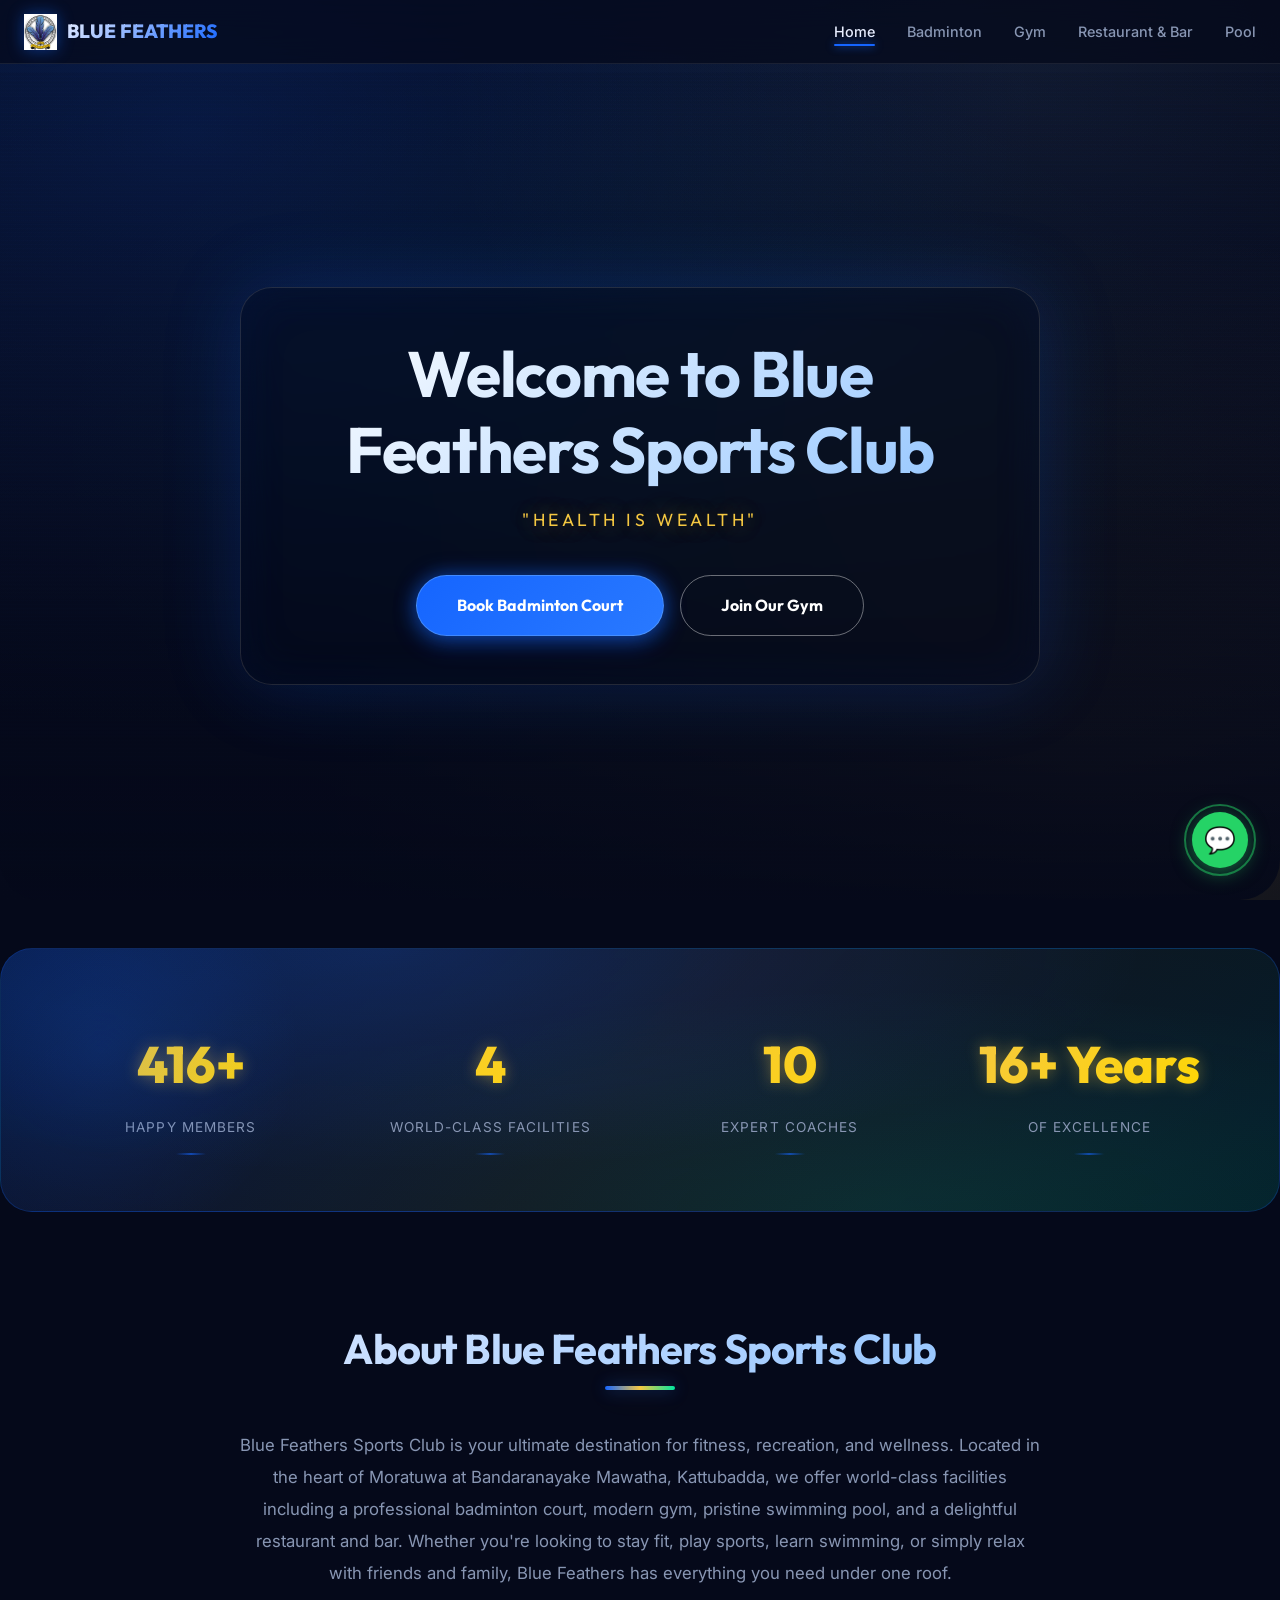
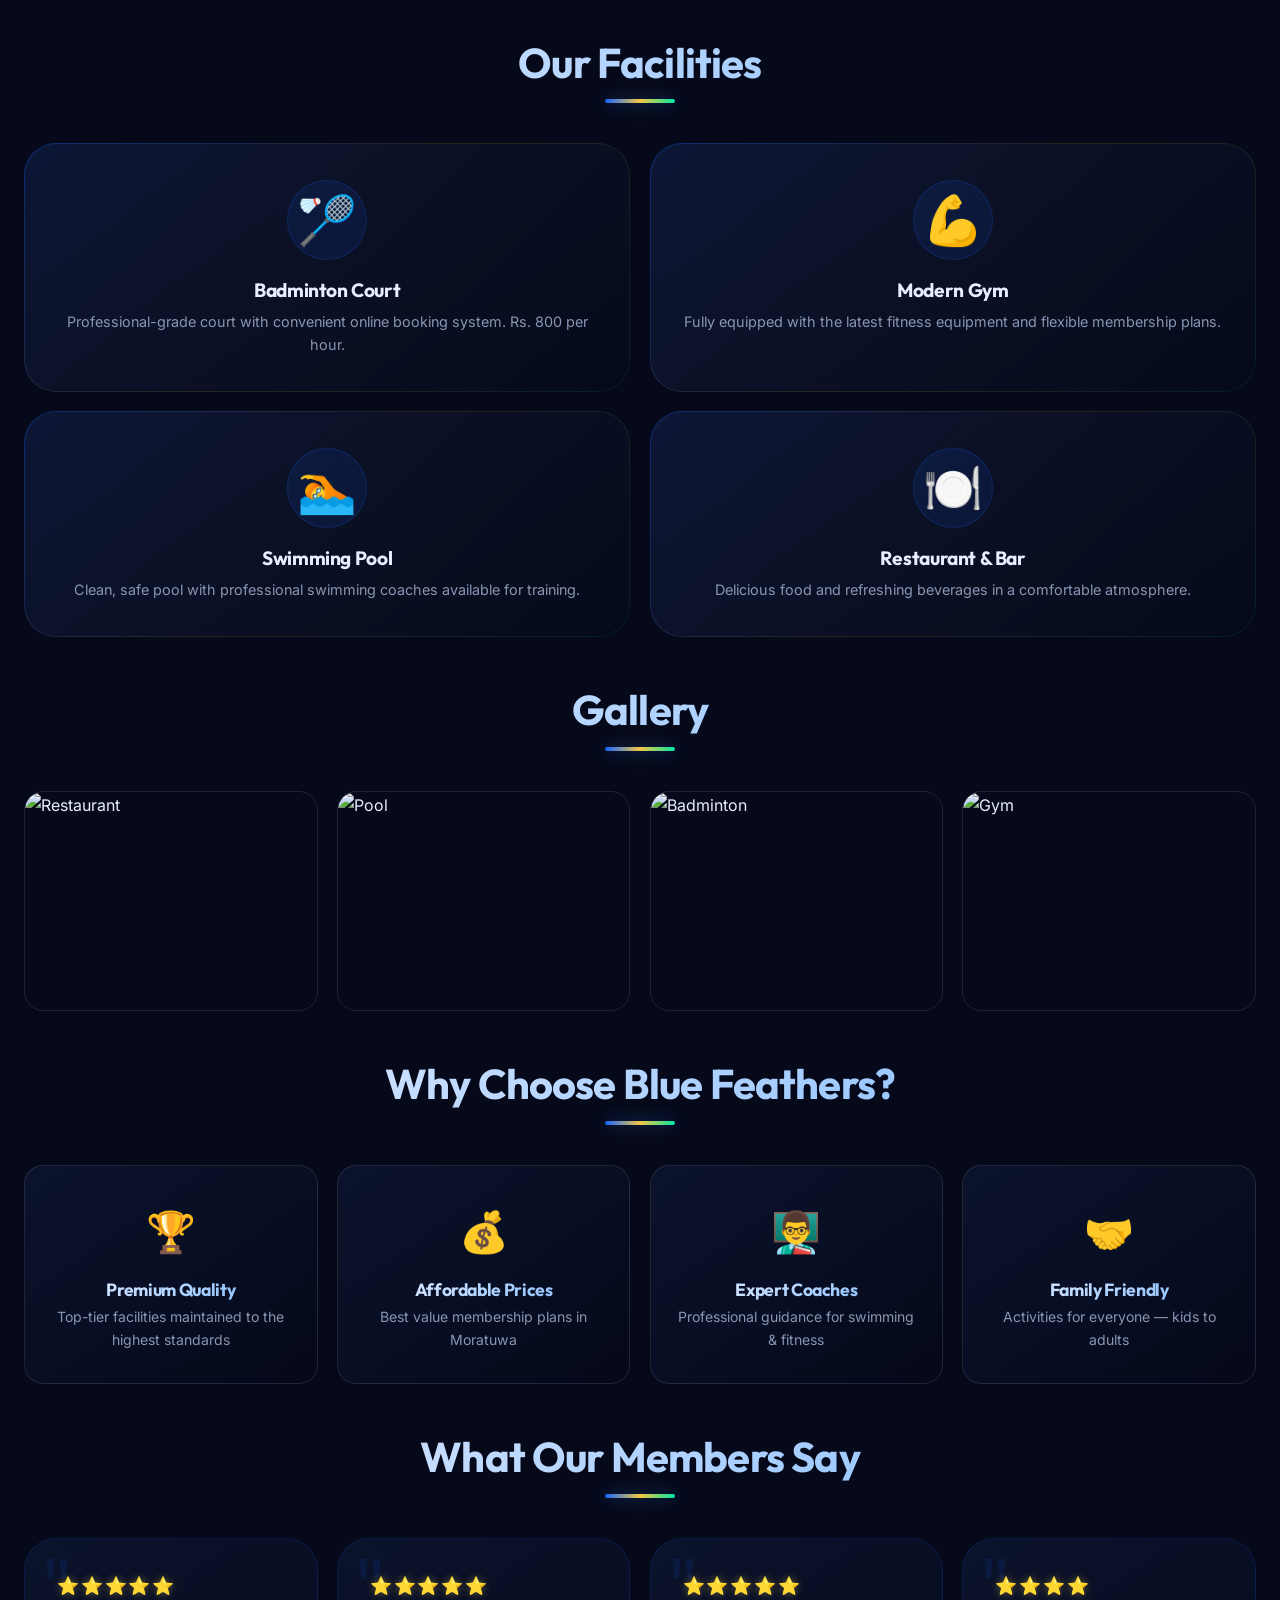
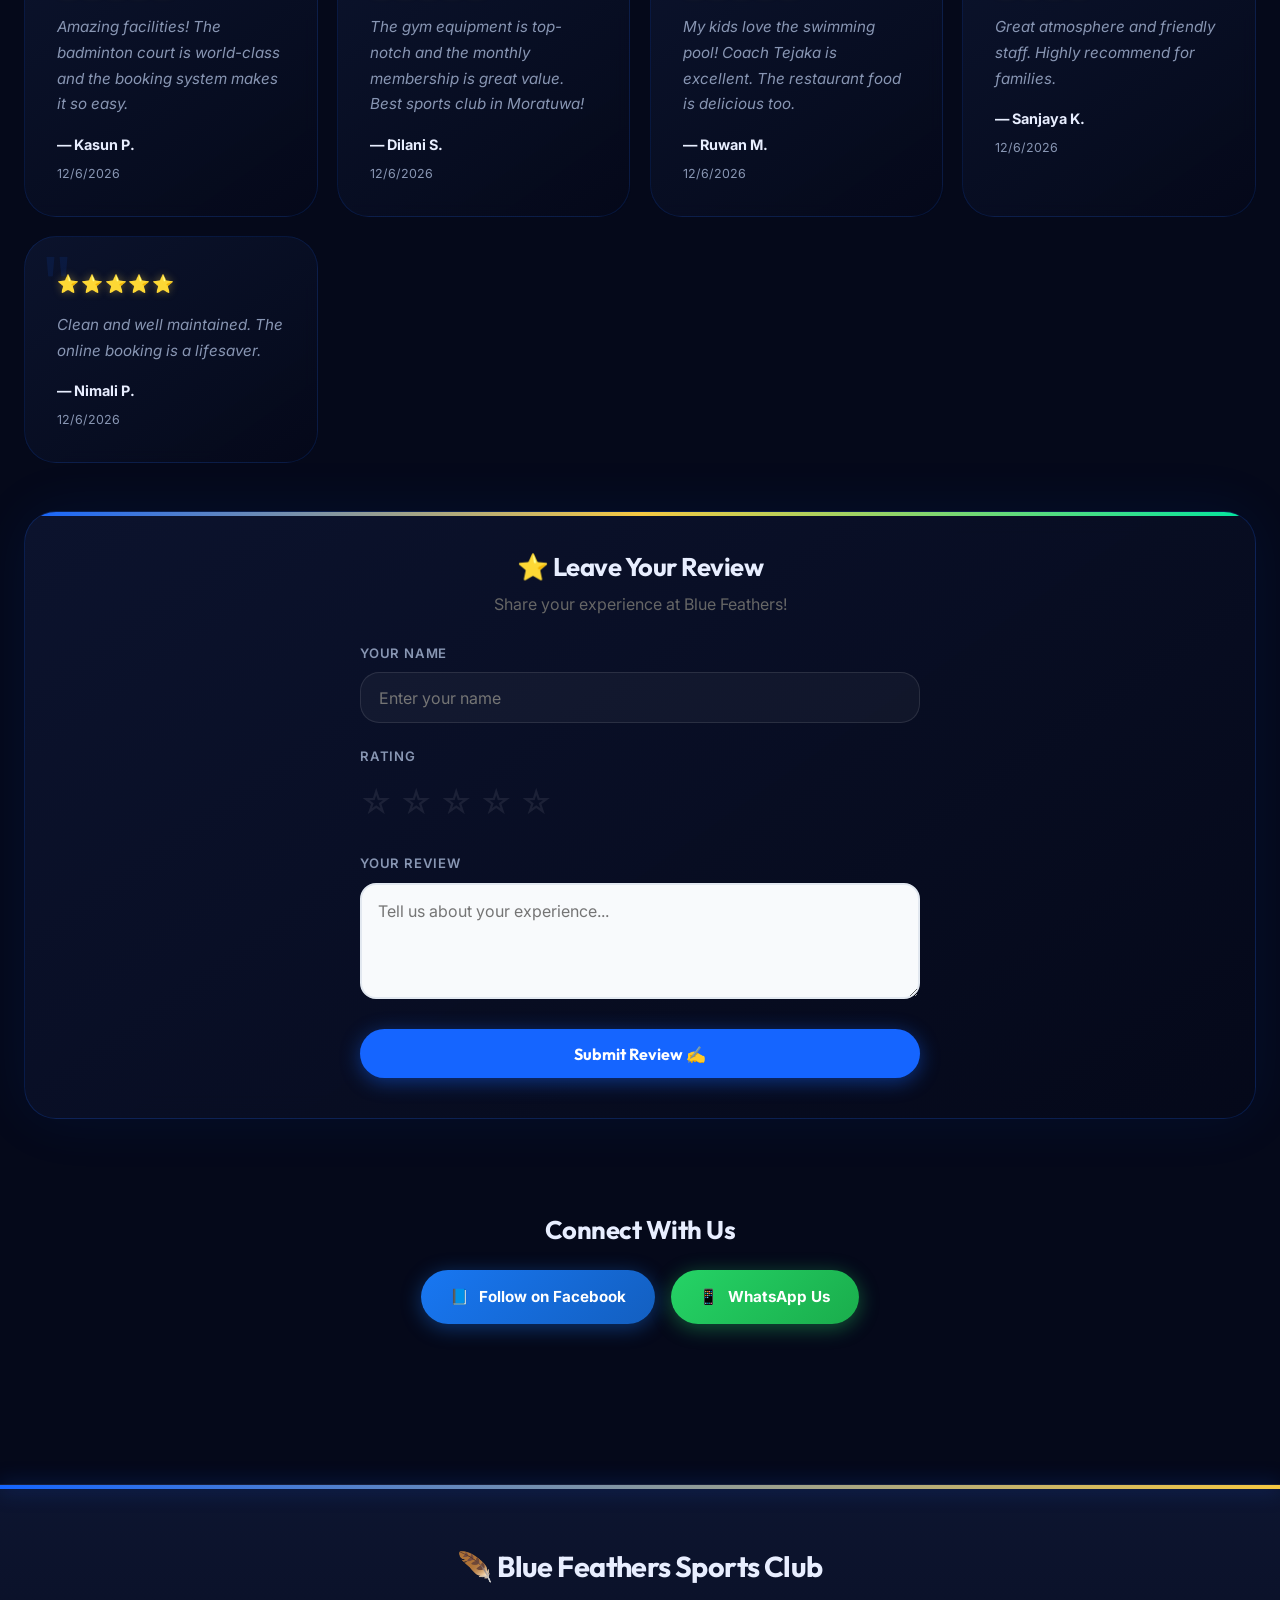
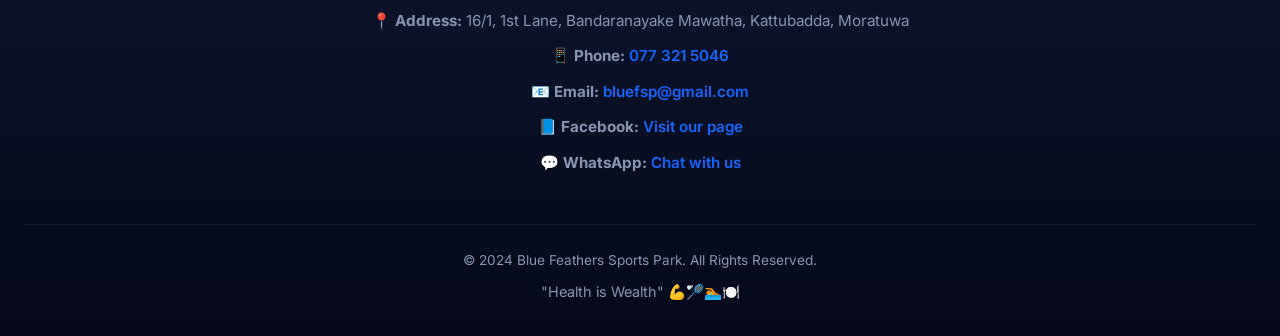
==== index.html @ df117caa "Rename blf.html to index.html and update internal links" ====
<!DOCTYPE html>
<html lang="en">

<head>
    <meta charset="UTF-8">
    <meta name="viewport" content="width=device-width, initial-scale=1.0">
    <title>Blue Feathers Sports Club - Health is Wealth</title>
    <meta name="description"
        content="Blue Feathers Sports Club - Badminton, Gym, Swimming Pool & Restaurant in Moratuwa, Sri Lanka. Book facilities online.">
    <link rel="preconnect" href="https://fonts.googleapis.com">
    <link rel="preconnect" href="https://fonts.gstatic.com" crossorigin>
    <link
        href="https://fonts.googleapis.com/css2?family=Inter:wght@300;400;500;600&family=Outfit:wght@400;600;800&display=swap"
        rel="stylesheet">
    <link rel="stylesheet" href="style.css">
    <link rel="stylesheet" href="enhancements.css">
    <link rel="icon" href="logo.jpg" type="image/jpeg">
</head>

<body>
    <!-- Preloader -->
    <div class="preloader">
        <div class="preloader-logo"><img src="logo.jpg" alt="Logo" class="preloader-logo-img"></div>
        <div class="preloader-text">Blue Feathers</div>
        <div class="preloader-bar"></div>
    </div>

    <div class="bg-animation">
        <span></span><span></span><span></span><span></span><span></span>
        <span></span><span></span><span></span><span></span><span></span>
    </div>

    <header>
        <nav>
            <div class="logo">
                <img src="logo.jpg" alt="Logo" class="logo-img">
                <span>BLUE FEATHERS</span>
            </div>
            <button class="menu-toggle" onclick="toggleMenu()">☰</button>
            <ul class="nav-links" id="navLinks">
                <li><a href="index.html" class="active">Home</a></li>
                <li><a href="badminton.html">Badminton</a></li>
                <li><a href="gym.html">Gym</a></li>
                <li><a href="restaurant.html">Restaurant & Bar</a></li>
                <li><a href="pool.html">Pool</a></li>
            </ul>
        </nav>
    </header>

    <!-- Mobile Bottom Navigation -->
    <nav class="mobile-bottom-nav">
        <ul>
            <li><a href="index.html" class="active"><span class="nav-icon">🏠</span>Home</a></li>
            <li><a href="badminton.html"><span class="nav-icon">🏸</span>Badminton</a></li>
            <li><a href="gym.html"><span class="nav-icon">💪</span>Gym</a></li>
            <li><a href="restaurant.html"><span class="nav-icon">🍽️</span>Restaurant</a></li>
            <li><a href="pool.html"><span class="nav-icon">🏊</span>Pool</a></li>
        </ul>
    </nav>

    <main>
        <div class="hero"
            style="--hero-bg: url('https://images.unsplash.com/photo-1534438327276-14e5300c3a48?w=1920');">
            <div class="hero-content">
                <h1>Welcome to Blue Feathers Sports Club</h1>
                <p class="motto">"Health is Wealth"</p>
                <div class="cta-buttons">
                    <a href="badminton.html" class="cta-btn">Book Badminton Court</a>
                    <a href="gym.html" class="cta-btn secondary">Join Our Gym</a>
                </div>
            </div>
        </div>

        <!-- Stats Counter Section -->
        <section class="stats-section reveal">
            <div class="container">
                <div class="stats-grid">
                    <div class="stat-item">
                        <div class="stat-number" data-count="500" data-suffix="+">0</div>
                        <div class="stat-label">Happy Members</div>
                    </div>
                    <div class="stat-item">
                        <div class="stat-number" data-count="4">0</div>
                        <div class="stat-label">World-Class Facilities</div>
                    </div>
                    <div class="stat-item">
                        <div class="stat-number" data-count="10">0</div>
                        <div class="stat-label">Expert Coaches</div>
                    </div>
                    <div class="stat-item">
                        <div class="stat-number" data-count="16" data-suffix="+ Years">0</div>
                        <div class="stat-label">Of Excellence</div>
                    </div>
                </div>
            </div>
        </section>

        <section class="about-section reveal">
            <div class="container">
                <h2 class="section-title">About Blue Feathers Sports Club</h2>
                <div class="about-content">
                    <p>Blue Feathers Sports Club is your ultimate destination for fitness, recreation, and wellness.
                        Located in the heart of Moratuwa at Bandaranayake Mawatha, Kattubadda, we offer world-class
                        facilities including a professional badminton court, modern gym, pristine swimming pool, and
                        a delightful restaurant and bar. Whether you're looking to stay fit, play sports, learn
                        swimming, or simply relax with friends and family, Blue Feathers has everything you need
                        under one roof.</p>
                </div>

                <h2 class="section-title reveal" style="margin-top: 3rem;">Our Facilities</h2>
                <div class="facilities reveal">
                    <div class="facility-card">
                        <div class="facility-icon">🏸</div>
                        <h3>Badminton Court</h3>
                        <p>Professional-grade court with convenient online booking system. Rs. 800 per hour.</p>
                    </div>
                    <div class="facility-card">
                        <div class="facility-icon">💪</div>
                        <h3>Modern Gym</h3>
                        <p>Fully equipped with the latest fitness equipment and flexible membership plans.</p>
                    </div>
                    <div class="facility-card">
                        <div class="facility-icon">🏊</div>
                        <h3>Swimming Pool</h3>
                        <p>Clean, safe pool with professional swimming coaches available for training.</p>
                    </div>
                    <div class="facility-card">
                        <div class="facility-icon">🍽️</div>
                        <h3>Restaurant & Bar</h3>
                        <p>Delicious food and refreshing beverages in a comfortable atmosphere.</p>
                    </div>
                </div>

                <h2 class="section-title reveal" style="margin-top: 3rem;">Gallery</h2>
                <div class="gallery reveal">
                    <div class="gallery-item">
                        <img src="https://images.unsplash.com/photo-1555396273-367ea4eb4db5?w=600" alt="Restaurant">
                        <div class="gallery-overlay">
                            <h4>Restaurant & Bar</h4>
                        </div>
                    </div>
                    <div class="gallery-item">
                        <img src="https://images.unsplash.com/photo-1576013551627-0cc20b96c2a7?w=600" alt="Pool">
                        <div class="gallery-overlay">
                            <h4>Swimming Pool</h4>
                        </div>
                    </div>
                    <div class="gallery-item">
                        <img src="https://images.unsplash.com/photo-1626224583764-f87db24ac4ea?w=600" alt="Badminton">
                        <div class="gallery-overlay">
                            <h4>Badminton Court</h4>
                        </div>
                    </div>
                    <div class="gallery-item">
                        <img src="https://images.unsplash.com/photo-1534438327276-14e5300c3a48?w=600" alt="Gym">
                        <div class="gallery-overlay">
                            <h4>Fitness Center</h4>
                        </div>
                    </div>
                </div>

                <!-- Why Choose Us -->
                <h2 class="section-title reveal" style="margin-top: 3rem;">Why Choose Blue Feathers?</h2>
                <div class="why-choose-grid reveal">
                    <div class="why-card">
                        <div class="why-icon">🏆</div>
                        <h4>Premium Quality</h4>
                        <p>Top-tier facilities maintained to the highest standards</p>
                    </div>
                    <div class="why-card">
                        <div class="why-icon">💰</div>
                        <h4>Affordable Prices</h4>
                        <p>Best value membership plans in Moratuwa</p>
                    </div>
                    <div class="why-card">
                        <div class="why-icon">👨‍🏫</div>
                        <h4>Expert Coaches</h4>
                        <p>Professional guidance for swimming & fitness</p>
                    </div>
                    <div class="why-card">
                        <div class="why-icon">🤝</div>
                        <h4>Family Friendly</h4>
                        <p>Activities for everyone — kids to adults</p>
                    </div>
                </div>

                <!-- Real Customer Reviews Section -->
                <h2 class="section-title reveal" style="margin-top: 3rem;">What Our Members Say</h2>
                <div id="reviews-container" class="testimonials-grid reveal">
                    <!-- Reviews will be loaded dynamically from Firebase -->
                    <div class="empty-state" style="grid-column: 1/-1;">Loading reviews...</div>
                </div>

                <!-- Submit a Review Form -->
                <div class="review-form-wrapper reveal">
                    <h3 class="review-form-title">⭐ Leave Your Review</h3>
                    <p style="text-align:center; color:#666; margin-bottom:1.5rem;">Share your experience at Blue
                        Feathers!</p>
                    <div class="review-form">
                        <div class="form-group">
                            <label>Your Name</label>
                            <input type="text" id="review-name" placeholder="Enter your name" required>
                        </div>
                        <div class="form-group">
                            <label>Rating</label>
                            <div class="star-rating" id="star-rating">
                                <span class="star" data-value="1">☆</span>
                                <span class="star" data-value="2">☆</span>
                                <span class="star" data-value="3">☆</span>
                                <span class="star" data-value="4">☆</span>
                                <span class="star" data-value="5">☆</span>
                            </div>
                        </div>
                        <div class="form-group">
                            <label>Your Review</label>
                            <textarea id="review-text" rows="4" placeholder="Tell us about your experience..."
                                style="width:100%; padding:1rem; border:2px solid #E2E8F0; border-radius:1rem; font-family:inherit; font-size:1rem; resize:vertical; background:#F8FAFC; transition: all 0.3s;"></textarea>
                        </div>
                        <button class="btn" onclick="submitReview()" style="width:100%;">Submit Review ✍️</button>
                    </div>
                </div>

                <div class="social-section">
                    <h3>Connect With Us</h3>
                    <div class="social-links">
                        <a href="https://www.facebook.com/share/1HknRXZ5cy/" target="_blank"
                            class="social-btn facebook">
                            <span>📘</span> Follow on Facebook
                        </a>
                        <a href="https://wa.me/94773215046" target="_blank" class="social-btn whatsapp">
                            <span>📱</span> WhatsApp Us
                        </a>
                    </div>
                </div>
            </div>
        </section>
    </main>

    <footer>
        <div class="footer-content">
            <h2 style="margin-bottom: 1.5rem;">🪶 Blue Feathers Sports Club</h2>

            <div class="contact-info">
                <p><strong>📍 Address:</strong> 16/1, 1st Lane, Bandaranayake Mawatha, Kattubadda, Moratuwa</p>
                <p><strong>📱 Phone:</strong> <a href="tel:+94773215046">077 321 5046</a></p>
                <p><strong>📧 Email:</strong> <a href="mailto:bluefsp@gmail.com">bluefsp@gmail.com</a></p>
                <p><strong>📘 Facebook:</strong> <a href="https://www.facebook.com/share/1HknRXZ5cy/"
                        target="_blank">Visit our page</a></p>
                <p><strong>💬 WhatsApp:</strong> <a href="https://wa.me/94773215046" target="_blank">Chat with us</a>
                </p>
            </div>

            <div class="footer-bottom">
                <p>&copy; 2024 Blue Feathers Sports Park. All Rights Reserved.</p>
                <p style="margin-top: 0.5rem; font-size: 0.9rem;">"Health is Wealth" 💪🏸🏊🍽️</p>
            </div>
        </div>
    </footer>

    <!-- Floating WhatsApp Button -->
    <a href="https://wa.me/94773215046" target="_blank" class="floating-whatsapp" title="Chat on WhatsApp">💬</a>

    <!-- Back to Top Button -->
    <button class="back-to-top" title="Back to top">↑</button>

    <!-- Lightbox Overlay -->
    <div class="lightbox-overlay">
        <button class="lightbox-close">&times;</button>
        <img src="" alt="Gallery Preview">
    </div>

    <script src="https://www.gstatic.com/firebasejs/10.7.1/firebase-app-compat.js"></script>
    <script src="https://www.gstatic.com/firebasejs/10.7.1/firebase-firestore-compat.js"></script>
    <script src="ui.js"></script>
    <script src="script.js"></script>
</body>

</html>
---- style.css ----
﻿/* ============================================
   BLUE FEATHERS — DARK NEON MOBILE-FIRST DESIGN
   ============================================ */

@import url('https://fonts.googleapis.com/css2?family=Inter:wght@300;400;500;600&family=Outfit:wght@400;600;800&display=swap');

:root {
    --bg: #05091A;
    --bg2: #0D1530;
    --primary: #1565FF;
    --primary-glow: rgba(21, 101, 255, 0.45);
    --gold: #F5C842;
    --gold-glow: rgba(245, 200, 66, 0.4);
    --green: #00E5A0;
    --red: #FF4D6D;
    --text: #E8EEFF;
    --text-muted: #8896B3;
    --border: rgba(255, 255, 255, 0.08);
    --card-bg: rgba(255, 255, 255, 0.04);
    --card-border: rgba(255, 255, 255, 0.1);
    --radius: 1.2rem;
    --radius-xl: 2rem;
    --trans: all 0.3s cubic-bezier(0.4, 0, 0.2, 1);
    --shadow-neon: 0 0 20px var(--primary-glow), 0 0 60px rgba(21, 101, 255, 0.15);
    --shadow-gold: 0 0 20px var(--gold-glow);
}

* {
    margin: 0;
    padding: 0;
    box-sizing: border-box;
}

html {
    scroll-behavior: smooth;
}

body {
    font-family: 'Inter', sans-serif;
    background: var(--bg);
    color: var(--text);
    line-height: 1.7;
    overflow-x: hidden;
    min-height: 100vh;
}

/* Custom scrollbar */
::-webkit-scrollbar {
    width: 4px;
}

::-webkit-scrollbar-track {
    background: var(--bg);
}

::-webkit-scrollbar-thumb {
    background: var(--primary);
    border-radius: 4px;
}

/* Typography */
h1,
h2,
h3,
h4,
h5,
h6 {
    font-family: 'Outfit', sans-serif;
    font-weight: 700;
    line-height: 1.2;
    letter-spacing: -0.02em;
}

h1 {
    font-size: clamp(2.2rem, 6vw, 4rem);
}

h2 {
    font-size: clamp(1.6rem, 4vw, 2.6rem);
}

h3 {
    font-size: 1.4rem;
}

/* ============================
   BACKGROUND MESH ANIMATION
   ============================ */
.bg-animation {
    position: fixed;
    top: 0;
    left: 0;
    width: 100%;
    height: 100%;
    z-index: -1;
    background: radial-gradient(ellipse at 20% 20%, rgba(21, 101, 255, 0.15) 0%, transparent 60%),
        radial-gradient(ellipse at 80% 80%, rgba(245, 200, 66, 0.08) 0%, transparent 50%),
        radial-gradient(ellipse at 50% 50%, rgba(0, 229, 160, 0.05) 0%, transparent 70%),
        linear-gradient(180deg, #05091A 0%, #0D1530 100%);
    overflow: hidden;
}

.bg-animation span {
    position: absolute;
    display: block;
    border-radius: 50%;
    animation: floatUp 20s linear infinite;
    bottom: -200px;
    background: rgba(21, 101, 255, 0.06);
    filter: blur(1px);
}

.bg-animation span:nth-child(1) {
    left: 15%;
    width: 80px;
    height: 80px;
    animation-delay: 0s;
    animation-duration: 18s;
}

.bg-animation span:nth-child(2) {
    left: 30%;
    width: 20px;
    height: 20px;
    animation-delay: 3s;
    animation-duration: 12s;
    background: rgba(245, 200, 66, 0.1);
}

.bg-animation span:nth-child(3) {
    left: 55%;
    width: 40px;
    height: 40px;
    animation-delay: 6s;
    animation-duration: 22s;
}

.bg-animation span:nth-child(4) {
    left: 75%;
    width: 60px;
    height: 60px;
    animation-delay: 1s;
    animation-duration: 16s;
}

.bg-animation span:nth-child(5) {
    left: 60%;
    width: 15px;
    height: 15px;
    animation-delay: 9s;
    animation-duration: 14s;
    background: rgba(0, 229, 160, 0.1);
}

.bg-animation span:nth-child(6) {
    left: 85%;
    width: 100px;
    height: 100px;
    animation-delay: 4s;
    animation-duration: 25s;
}

.bg-animation span:nth-child(7) {
    left: 40%;
    width: 30px;
    height: 30px;
    animation-delay: 12s;
    animation-duration: 20s;
}

.bg-animation span:nth-child(8) {
    left: 5%;
    width: 50px;
    height: 50px;
    animation-delay: 7s;
    animation-duration: 30s;
}

.bg-animation span:nth-child(9) {
    left: 20%;
    width: 10px;
    height: 10px;
    animation-delay: 2s;
    animation-duration: 15s;
    background: rgba(245, 200, 66, 0.08);
}

.bg-animation span:nth-child(10) {
    left: 90%;
    width: 70px;
    height: 70px;
    animation-delay: 5s;
    animation-duration: 19s;
}

@keyframes floatUp {
    0% {
        transform: translateY(0) rotate(0deg);
        opacity: 0;
    }

    10% {
        opacity: 1;
    }

    90% {
        opacity: 0.5;
    }

    100% {
        transform: translateY(-110vh) rotate(720deg);
        opacity: 0;
    }
}

/* ============================
   PRELOADER
   ============================ */
.preloader {
    position: fixed;
    inset: 0;
    background: var(--bg);
    z-index: 9999;
    display: flex;
    flex-direction: column;
    align-items: center;
    justify-content: center;
    gap: 1rem;
    transition: opacity 0.6s, visibility 0.6s;
}

.preloader.hidden {
    opacity: 0;
    visibility: hidden;
}

.preloader-logo {
    animation: pulse 1.5s ease infinite;
}

.preloader-logo-img {
    height: 80px;
    width: auto;
    object-fit: contain;
    filter: drop-shadow(0 0 20px var(--primary-glow));
}

.preloader-text {
    font-family: 'Outfit', sans-serif;
    color: var(--text);
    font-size: 1.1rem;
    letter-spacing: 0.3em;
    text-transform: uppercase;
    font-weight: 600;
}

.preloader-bar {
    width: 180px;
    height: 3px;
    background: var(--border);
    border-radius: 3px;
    overflow: hidden;
}

.preloader-bar::after {
    content: '';
    display: block;
    width: 40%;
    height: 100%;
    background: linear-gradient(90deg, var(--primary), var(--gold));
    border-radius: 3px;
    animation: barSlide 1.2s ease-in-out infinite;
}

@keyframes barSlide {
    0% {
        transform: translateX(-100%);
    }

    100% {
        transform: translateX(350%);
    }
}

@keyframes pulse {

    0%,
    100% {
        transform: scale(1);
    }

    50% {
        transform: scale(1.1);
    }
}

/* ============================
   HEADER / TOP NAV
   ============================ */
header {
    position: fixed;
    top: 0;
    left: 0;
    width: 100%;
    z-index: 1000;
    background: rgba(5, 9, 26, 0.7);
    backdrop-filter: blur(20px);
    -webkit-backdrop-filter: blur(20px);
    border-bottom: 1px solid var(--border);
    padding: 0.85rem 0;
    transition: var(--trans);
}

header.scrolled {
    background: rgba(5, 9, 26, 0.95);
    border-bottom-color: rgba(21, 101, 255, 0.3);
}

nav {
    display: flex;
    justify-content: space-between;
    align-items: center;
    max-width: 1280px;
    margin: 0 auto;
    padding: 0 1.5rem;
}

.logo {
    display: flex;
    align-items: center;
    gap: 0.6rem;
    text-decoration: none;
}

.logo-img {
    height: 36px;
    width: auto;
    object-fit: contain;
    filter: drop-shadow(0 0 8px var(--primary-glow));
}

.logo span {
    font-family: 'Outfit', sans-serif;
    font-size: 1.2rem;
    font-weight: 800;
    background: linear-gradient(135deg, var(--text), var(--primary));
    -webkit-background-clip: text;
    background-clip: text;
    -webkit-text-fill-color: transparent;
}

.nav-links {
    display: flex;
    gap: 2rem;
    list-style: none;
}

.nav-links a {
    color: var(--text-muted);
    text-decoration: none;
    font-weight: 500;
    font-size: 0.9rem;
    padding: 0.4rem 0;
    position: relative;
    transition: var(--trans);
}

.nav-links a::after {
    content: '';
    position: absolute;
    bottom: 0;
    left: 0;
    width: 0;
    height: 2px;
    background: var(--primary);
    border-radius: 2px;
    transition: width 0.3s;
}

.nav-links a:hover,
.nav-links a.active {
    color: var(--text);
}

.nav-links a:hover::after,
.nav-links a.active::after {
    width: 100%;
}

.menu-toggle {
    display: none;
    background: none;
    border: 1.5px solid var(--border);
    color: var(--text);
    font-size: 1.3rem;
    cursor: pointer;
    width: 40px;
    height: 40px;
    border-radius: 10px;
    align-items: center;
    justify-content: center;
    transition: var(--trans);
}

.menu-toggle:hover {
    border-color: var(--primary);
    color: var(--primary);
}

/* ============================
   MOBILE BOTTOM NAV
   ============================ */
.mobile-bottom-nav {
    display: none;
    position: fixed;
    bottom: 0;
    left: 0;
    right: 0;
    z-index: 1000;
    background: rgba(5, 9, 26, 0.92);
    backdrop-filter: blur(24px);
    -webkit-backdrop-filter: blur(24px);
    border-top: 1px solid var(--border);
    padding: 0.5rem 0 max(0.5rem, env(safe-area-inset-bottom));
}

.mobile-bottom-nav ul {
    display: flex;
    justify-content: space-around;
    align-items: center;
    list-style: none;
}

.mobile-bottom-nav a {
    display: flex;
    flex-direction: column;
    align-items: center;
    gap: 3px;
    color: var(--text-muted);
    text-decoration: none;
    font-size: 0.65rem;
    font-weight: 600;
    letter-spacing: 0.04em;
    text-transform: uppercase;
    padding: 0.4rem 0.5rem;
    border-radius: 12px;
    transition: var(--trans);
    min-width: 56px;
}

.mobile-bottom-nav a .nav-icon {
    font-size: 1.35rem;
    line-height: 1;
}

.mobile-bottom-nav a.active {
    color: var(--primary);
}

.mobile-bottom-nav a.active .nav-icon {
    filter: drop-shadow(0 0 6px var(--primary-glow));
}

.mobile-bottom-nav a:hover {
    color: var(--text);
}

/* ============================
   MAIN LAYOUT
   ============================ */
main {
    margin-top: 72px;
    min-height: 100vh;
}

.container {
    max-width: 1280px;
    margin: 0 auto;
    padding: 0 1.5rem;
}

/* ============================
   REVEAL ANIMATION
   ============================ */
.reveal {
    transform: translateY(40px);
    opacity: 0;
    transition: all 0.8s cubic-bezier(0.4, 0, 0.2, 1);
}

.reveal.active {
    transform: translateY(0);
    opacity: 1;
}

/* ============================
   HERO SECTION
   ============================ */
.hero {
    position: relative;
    min-height: 92vh;
    height: 92vh;
    display: flex;
    align-items: center;
    justify-content: center;
    text-align: center;
    overflow: hidden;
    border-radius: 0 0 2.5rem 2.5rem;
    margin-bottom: 3rem;
}

.hero::before {
    content: '';
    position: absolute;
    inset: 0;
    z-index: -2;
    background-image: var(--hero-bg, url('https://images.unsplash.com/photo-1534438327276-14e5300c3a48?w=1920'));
    background-size: cover;
    background-position: center;
    filter: brightness(0.35) saturate(1.2);
    transform: scale(1.04);
    transition: transform 12s ease;
}

.hero:hover::before {
    transform: scale(1);
}

.hero::after {
    content: '';
    position: absolute;
    inset: 0;
    z-index: -1;
    background: linear-gradient(180deg, rgba(5, 9, 26, 0.2) 0%, rgba(5, 9, 26, 0.7) 100%);
}

.hero-content {
    position: relative;
    z-index: 2;
    max-width: 800px;
    padding: 2rem 1.5rem;
    animation: fadeUp 1s ease-out;
}

.hero h1 {
    margin-bottom: 1rem;
    background: linear-gradient(135deg, #ffffff 30%, var(--primary) 100%);
    -webkit-background-clip: text;
    background-clip: text;
    -webkit-text-fill-color: transparent;
    filter: drop-shadow(0 0 30px rgba(21, 101, 255, 0.4));
}

.motto {
    font-family: 'Outfit', sans-serif;
    font-size: 1.2rem;
    font-weight: 400;
    color: var(--gold);
    letter-spacing: 0.15em;
    text-transform: uppercase;
    margin-bottom: 2.5rem;
    display: block;
    text-shadow: 0 0 20px var(--gold-glow);
}

/* Glowing divider */
.hero-divider {
    width: 60px;
    height: 3px;
    margin: 0 auto 2rem;
    border-radius: 3px;
    background: linear-gradient(90deg, var(--primary), var(--gold));
    box-shadow: 0 0 12px var(--primary-glow);
}

/* ============================
   BUTTONS
   ============================ */
.cta-buttons {
    display: flex;
    gap: 1rem;
    justify-content: center;
    flex-wrap: wrap;
}

.cta-btn,
.btn {
    display: inline-flex;
    align-items: center;
    justify-content: center;
    gap: 0.5rem;
    padding: 0.9rem 2.2rem;
    border-radius: 9999px;
    font-family: 'Outfit', sans-serif;
    font-weight: 700;
    font-size: 1rem;
    text-decoration: none;
    border: none;
    cursor: pointer;
    transition: var(--trans);
    position: relative;
    overflow: hidden;
    background: var(--primary);
    color: white;
    box-shadow: 0 4px 20px var(--primary-glow);
}

.cta-btn:hover,
.btn:hover {
    transform: translateY(-3px);
    box-shadow: 0 8px 30px var(--primary-glow);
    background: #2979FF;
}

.cta-btn.secondary {
    background: transparent;
    color: var(--text);
    border: 1.5px solid rgba(255, 255, 255, 0.3);
    box-shadow: none;
}

.cta-btn.secondary:hover {
    background: rgba(255, 255, 255, 0.08);
    border-color: var(--primary);
    color: var(--primary);
}

/* ============================
   SECTION TITLES
   ============================ */
.section-title {
    text-align: center;
    color: var(--text);
    margin-bottom: 2.5rem;
    display: block;
    width: 100%;
    position: relative;
    padding-bottom: 1rem;
}

.section-title::after {
    content: '';
    position: absolute;
    bottom: 0;
    left: 50%;
    transform: translateX(-50%);
    width: 50px;
    height: 3px;
    border-radius: 3px;
    background: linear-gradient(90deg, var(--primary), var(--gold));
    box-shadow: 0 0 10px var(--primary-glow);
}

/* ============================
   ABOUT SECTION
   ============================ */
.about-section {
    padding: 4rem 0;
}

.about-content {
    max-width: 800px;
    margin: 0 auto 2rem;
    text-align: center;
    font-size: 1.05rem;
    color: var(--text-muted);
    line-height: 1.9;
}

/* ============================
   STATS SECTION
   ============================ */
.stats-section {
    background: linear-gradient(135deg, rgba(21, 101, 255, 0.12), rgba(245, 200, 66, 0.06));
    border: 1px solid rgba(21, 101, 255, 0.2);
    border-radius: var(--radius-xl);
    padding: 3.5rem 2rem;
    margin: 3rem 0;
    position: relative;
    overflow: hidden;
}

.stats-section::before {
    content: '';
    position: absolute;
    top: -50%;
    left: -50%;
    width: 200%;
    height: 200%;
    background: radial-gradient(ellipse at center, rgba(21, 101, 255, 0.05), transparent 70%);
    pointer-events: none;
}

.stats-grid {
    display: grid;
    grid-template-columns: repeat(4, 1fr);
    gap: 2rem;
    text-align: center;
}

.stat-item {
    padding: 1rem;
}

.stat-number {
    font-family: 'Outfit', sans-serif;
    font-size: 2.8rem;
    font-weight: 800;
    background: linear-gradient(135deg, var(--gold), #FFD700);
    -webkit-background-clip: text;
    background-clip: text;
    -webkit-text-fill-color: transparent;
    margin-bottom: 0.5rem;
    filter: drop-shadow(0 0 8px var(--gold-glow));
}

.stat-label {
    font-size: 0.85rem;
    color: var(--text-muted);
    text-transform: uppercase;
    letter-spacing: 0.08em;
}

/* ============================
   FACILITY CARDS (Bento Grid)
   ============================ */
.facilities {
    display: grid;
    grid-template-columns: repeat(2, 1fr);
    gap: 1.2rem;
    margin-bottom: 3rem;
}

.facility-card {
    background: var(--card-bg);
    border: 1px solid var(--card-border);
    border-radius: var(--radius-xl);
    padding: 2.2rem 1.8rem;
    text-align: center;
    transition: var(--trans);
    position: relative;
    overflow: hidden;
    backdrop-filter: blur(10px);
}

.facility-card::before {
    content: '';
    position: absolute;
    inset: 0;
    border-radius: inherit;
    background: linear-gradient(135deg, rgba(21, 101, 255, 0.06), transparent);
    opacity: 0;
    transition: opacity 0.3s;
}

.facility-card:hover {
    border-color: rgba(21, 101, 255, 0.5);
    transform: translateY(-6px);
    box-shadow: 0 12px 40px rgba(21, 101, 255, 0.2), inset 0 0 0 1px rgba(21, 101, 255, 0.3);
}

.facility-card:hover::before {
    opacity: 1;
}

.facility-icon {
    font-size: 3rem;
    margin-bottom: 1.2rem;
    display: block;
    width: 80px;
    height: 80px;
    border-radius: 50%;
    display: flex;
    align-items: center;
    justify-content: center;
    background: rgba(21, 101, 255, 0.1);
    border: 1px solid rgba(21, 101, 255, 0.2);
    margin: 0 auto 1.2rem;
    transition: var(--trans);
}

.facility-card:hover .facility-icon {
    background: var(--primary);
    box-shadow: 0 0 20px var(--primary-glow);
    transform: scale(1.1);
}

.facility-card h3 {
    color: var(--text);
    margin-bottom: 0.5rem;
    font-size: 1.2rem;
}

.facility-card p {
    color: var(--text-muted);
    font-size: 0.9rem;
    line-height: 1.6;
}

/* ============================
   WHY CHOOSE US GRID
   ============================ */
.why-choose-grid {
    display: grid;
    grid-template-columns: repeat(auto-fit, minmax(200px, 1fr));
    gap: 1.2rem;
    margin-top: 2rem;
}

.why-card {
    background: var(--card-bg);
    border: 1px solid var(--card-border);
    border-radius: var(--radius);
    padding: 2rem 1.5rem;
    text-align: center;
    transition: var(--trans);
    position: relative;
    overflow: hidden;
    backdrop-filter: blur(8px);
}

.why-card::before {
    content: '';
    position: absolute;
    top: 0;
    left: 0;
    width: 100%;
    height: 3px;
    background: linear-gradient(90deg, var(--primary), var(--gold));
    transform: scaleX(0);
    transition: transform 0.4s;
    transform-origin: left;
}

.why-card:hover::before {
    transform: scaleX(1);
}

.why-card:hover {
    border-color: rgba(21, 101, 255, 0.4);
    transform: translateY(-5px);
    box-shadow: 0 8px 30px rgba(21, 101, 255, 0.15);
}

.why-icon {
    font-size: 2.5rem;
    display: block;
    margin-bottom: 0.8rem;
    transition: transform 0.3s;
}

.why-card:hover .why-icon {
    transform: scale(1.2) rotate(-5deg);
}

.why-card h4 {
    color: var(--text);
    margin-bottom: 0.4rem;
    font-size: 1.1rem;
}

.why-card p {
    color: var(--text-muted);
    font-size: 0.88rem;
    line-height: 1.6;
}

/* ============================
   GALLERY
   ============================ */
.gallery {
    display: grid;
    grid-template-columns: repeat(auto-fit, minmax(280px, 1fr));
    gap: 1.2rem;
    margin-bottom: 3rem;
}

.gallery-item {
    border-radius: var(--radius);
    overflow: hidden;
    position: relative;
    aspect-ratio: 4/3;
    cursor: pointer;
    border: 1px solid var(--card-border);
    transition: var(--trans);
}

.gallery-item img {
    width: 100%;
    height: 100%;
    object-fit: cover;
    transition: transform 0.6s ease, filter 0.3s;
}

.gallery-item:hover img {
    transform: scale(1.1);
    filter: brightness(0.7);
}

.gallery-overlay {
    position: absolute;
    inset: 0;
    background: linear-gradient(to top, rgba(5, 9, 26, 0.9), transparent);
    display: flex;
    flex-direction: column;
    justify-content: flex-end;
    padding: 1.5rem;
    opacity: 0;
    transition: opacity 0.3s;
}

.gallery-item:hover .gallery-overlay {
    opacity: 1;
}

.gallery-overlay h4 {
    color: var(--text);
    transform: translateY(15px);
    transition: transform 0.3s;
}

.gallery-item:hover .gallery-overlay h4 {
    transform: translateY(0);
}

/* ============================
   TESTIMONIALS / REVIEWS
   ============================ */
.testimonials-grid {
    display: grid;
    grid-template-columns: repeat(auto-fit, minmax(280px, 1fr));
    gap: 1.2rem;
    margin-top: 2rem;
}

.testimonial-card {
    background: var(--card-bg);
    border: 1px solid var(--card-border);
    border-radius: var(--radius-xl);
    padding: 2rem;
    position: relative;
    overflow: hidden;
    transition: var(--trans);
    backdrop-filter: blur(8px);
}

.testimonial-card::before {
    content: '"';
    position: absolute;
    top: 0.5rem;
    left: 1rem;
    font-size: 5rem;
    font-family: 'Outfit', sans-serif;
    color: rgba(21, 101, 255, 0.1);
    line-height: 1;
    pointer-events: none;
}

.testimonial-card:hover {
    border-color: rgba(21, 101, 255, 0.4);
    transform: translateY(-5px);
}

.testimonial-stars {
    color: var(--gold);
    font-size: 1.1rem;
    margin-bottom: 0.8rem;
    letter-spacing: 0.1em;
    text-shadow: 0 0 8px var(--gold-glow);
}

.testimonial-text {
    color: var(--text-muted);
    font-style: italic;
    line-height: 1.7;
    margin-bottom: 1rem;
    font-size: 0.95rem;
}

.testimonial-author {
    color: var(--text);
    font-weight: 700;
    font-size: 0.9rem;
}

.testimonial-date {
    color: var(--text-muted);
    font-size: 0.78rem;
    margin-top: 0.3rem;
}

/* ============================
   REVIEW FORM
   ============================ */
.review-form-wrapper {
    background: var(--card-bg);
    border: 1px solid var(--card-border);
    border-radius: var(--radius-xl);
    padding: 2.5rem;
    margin: 3rem 0;
    backdrop-filter: blur(12px);
    position: relative;
    overflow: hidden;
}

.review-form-wrapper::before {
    content: '';
    position: absolute;
    top: 0;
    left: 0;
    width: 100%;
    height: 4px;
    background: linear-gradient(90deg, var(--primary), var(--gold), var(--green));
}

.review-form-title {
    color: var(--text);
    text-align: center;
    margin-bottom: 0.5rem;
    font-size: 1.6rem;
}

.review-form {
    max-width: 560px;
    margin: 0 auto;
}

.star-rating {
    display: flex;
    gap: 0.5rem;
    margin-top: 0.5rem;
}

.star-rating .star {
    font-size: 2rem;
    cursor: pointer;
    color: var(--border);
    transition: transform 0.2s, color 0.2s;
    user-select: none;
}

.star-rating .star:hover {
    transform: scale(1.3);
    color: var(--gold);
}

#review-text {
    width: 100%;
    padding: 1rem;
    border: 1.5px solid var(--card-border);
    border-radius: var(--radius);
    font-family: inherit;
    font-size: 1rem;
    resize: vertical;
    background: rgba(255, 255, 255, 0.04);
    color: var(--text);
    transition: var(--trans);
}

#review-text:focus {
    border-color: var(--primary);
    outline: none;
    box-shadow: 0 0 0 3px rgba(21, 101, 255, 0.15);
}

/* ============================
   FORM ELEMENTS
   ============================ */
.form-group {
    margin-bottom: 1.4rem;
}

.form-group label {
    display: block;
    font-size: 0.82rem;
    text-transform: uppercase;
    letter-spacing: 0.06em;
    color: var(--text-muted);
    margin-bottom: 0.5rem;
    font-weight: 600;
}

.form-group input,
.form-group select {
    width: 100%;
    padding: 0.9rem 1.1rem;
    border: 1.5px solid var(--card-border);
    border-radius: var(--radius);
    font-family: inherit;
    font-size: 1rem;
    background: rgba(255, 255, 255, 0.04);
    color: var(--text);
    transition: var(--trans);
}

.form-group input:focus,
.form-group select:focus {
    border-color: var(--primary);
    outline: none;
    box-shadow: 0 0 0 3px rgba(21, 101, 255, 0.15);
    background: rgba(21, 101, 255, 0.06);
}

.form-group select option {
    background: var(--bg2);
    color: var(--text);
}

input[type="text"],
input[type="tel"],
input[type="password"],
input[type="email"],
select,
textarea {
    width: 100%;
    box-sizing: border-box;
}

/* ============================
   IMPORTANT RULE BANNER
   ============================ */
.important-rule {
    background: linear-gradient(135deg, rgba(245, 200, 66, 0.12), rgba(245, 200, 66, 0.06));
    border: 1.5px solid rgba(245, 200, 66, 0.4);
    color: var(--gold);
    font-weight: 700;
    font-size: 1rem;
    text-align: center;
    padding: 1.1rem 1.5rem;
    border-radius: var(--radius);
    margin-bottom: 2rem;
    letter-spacing: 0.03em;
    box-shadow: 0 0 15px rgba(245, 200, 66, 0.1);
    animation: pulseGold 2.5s ease-in-out infinite;
}

@keyframes pulseGold {

    0%,
    100% {
        box-shadow: 0 0 10px rgba(245, 200, 66, 0.1);
    }

    50% {
        box-shadow: 0 0 25px rgba(245, 200, 66, 0.25);
    }
}

/* ============================
   TIMETABLE
   ============================ */
.timetable-container {
    background: var(--card-bg);
    border: 1px solid var(--card-border);
    border-radius: var(--radius);
    padding: 1rem;
    overflow-x: auto;
    margin: 2rem 0;
    backdrop-filter: blur(8px);
}

table {
    width: 100%;
    border-collapse: separate;
    border-spacing: 0;
}

th,
td {
    padding: 0.85rem;
    text-align: center;
    border-bottom: 1px solid var(--border);
    font-size: 0.88rem;
}

th {
    background: rgba(21, 101, 255, 0.08);
    color: var(--text);
    font-weight: 700;
    text-transform: uppercase;
    letter-spacing: 0.06em;
    font-size: 0.75rem;
}

td.booked {
    color: var(--red);
    background: rgba(255, 77, 109, 0.08);
    font-weight: 600;
}

td.booked::after {
    content: '🔒';
    margin-left: 4px;
    font-size: 0.8rem;
}

td.pending {
    color: var(--gold);
    background: rgba(245, 200, 66, 0.08);
    font-weight: 600;
    cursor: not-allowed;
}

td.pending::after {
    content: '⏳';
    margin-left: 4px;
    font-size: 0.8rem;
}

td.available {
    color: var(--green);
    background: rgba(0, 229, 160, 0.06);
    font-weight: 600;
    cursor: pointer;
    transition: var(--trans);
}

td.available:hover {
    background: rgba(0, 229, 160, 0.15);
    box-shadow: inset 0 0 0 1px var(--green);
    border-radius: 6px;
}

#timetable-body td.selected {
    background: rgba(21, 101, 255, 0.2) !important;
    color: #fff !important;
    font-weight: 700;
    box-shadow: inset 0 0 0 2px var(--primary);
    border-radius: 6px;
}

/* ============================
   BOOKING FORM
   ============================ */
.booking-form {
    background: var(--card-bg);
    border: 1px solid var(--card-border);
    border-radius: var(--radius-xl);
    padding: 2.5rem;
    max-width: 600px;
    margin: 0 auto;
    backdrop-filter: blur(12px);
    position: relative;
    overflow: hidden;
}

.booking-form::before {
    content: '';
    position: absolute;
    top: -80px;
    right: -80px;
    width: 200px;
    height: 200px;
    border-radius: 50%;
    background: radial-gradient(circle, rgba(21, 101, 255, 0.12), transparent 70%);
    pointer-events: none;
}

/* ============================
   BANK DETAILS
   ============================ */
.bank-details {
    background: rgba(21, 101, 255, 0.08);
    border: 1.5px solid rgba(21, 101, 255, 0.25);
    border-radius: var(--radius);
    padding: 1.4rem 1.6rem;
    margin: 1.5rem 0;
    position: relative;
    overflow: hidden;
}

.bank-details::before {
    content: '';
    position: absolute;
    top: 0;
    left: 0;
    width: 100%;
    height: 3px;
    background: linear-gradient(90deg, var(--primary), var(--gold));
}

.bank-details h4 {
    color: var(--text);
    margin-bottom: 0.7rem;
    font-size: 1.1rem;
}

.bank-details p {
    color: var(--text-muted);
    margin: 0.35rem 0;
    font-size: 0.95rem;
}

.bank-details strong {
    color: var(--text);
}

/* ============================
   PRICING LISTS
   ============================ */
.price-list {
    background: var(--card-bg);
    border: 1px solid var(--card-border);
    border-radius: var(--radius-xl);
    padding: 2rem;
    margin-bottom: 1.5rem;
    max-width: 800px;
    margin-left: auto;
    margin-right: auto;
    transition: var(--trans);
    backdrop-filter: blur(8px);
}

.price-list:hover {
    border-color: rgba(21, 101, 255, 0.4);
    box-shadow: 0 8px 30px rgba(21, 101, 255, 0.1);
}

.price-list h3 {
    color: var(--text);
    text-align: center;
    margin-bottom: 1.5rem;
    font-size: 1.3rem;
    padding-bottom: 1rem;
    border-bottom: 1px solid var(--border);
}

.price-item {
    display: flex;
    justify-content: space-between;
    align-items: center;
    padding: 1rem 0;
    border-bottom: 1px solid var(--border);
    font-size: 1rem;
}

.price-item:last-child {
    border-bottom: none;
}

.price-item span {
    color: var(--text-muted);
    font-weight: 500;
}

.price-item strong {
    color: var(--gold);
    font-size: 1.3rem;
    font-weight: 700;
    text-shadow: 0 0 8px var(--gold-glow);
}

/* ============================
   MEMBERSHIP CARDS
   ============================ */
.membership-cards {
    display: grid;
    grid-template-columns: repeat(auto-fit, minmax(220px, 1fr));
    gap: 1.2rem;
    margin-bottom: 3rem;
}

.membership-card {
    background: var(--card-bg);
    border: 1px solid var(--card-border);
    border-radius: var(--radius-xl);
    padding: 2.2rem 1.8rem;
    text-align: center;
    transition: var(--trans);
    position: relative;
    overflow: hidden;
    backdrop-filter: blur(8px);
}

.membership-card::before {
    content: '';
    position: absolute;
    top: 0;
    left: 0;
    width: 100%;
    height: 4px;
    background: linear-gradient(90deg, var(--primary), var(--gold));
    opacity: 0;
    transition: opacity 0.3s;
}

.membership-card:hover::before {
    opacity: 1;
}

.membership-card:hover {
    border-color: rgba(21, 101, 255, 0.5);
    transform: translateY(-8px);
    box-shadow: 0 15px 40px rgba(21, 101, 255, 0.2);
}

.membership-card h3 {
    color: var(--text);
    margin-bottom: 0.5rem;
}

.membership-card p {
    color: var(--text-muted);
    font-size: 0.88rem;
    margin-top: 0.8rem;
}

.price {
    font-family: 'Outfit', sans-serif;
    font-size: 2rem;
    font-weight: 800;
    background: linear-gradient(135deg, var(--primary), #00B4FF);
    -webkit-background-clip: text;
    background-clip: text;
    -webkit-text-fill-color: transparent;
    margin: 0.8rem 0;
    filter: drop-shadow(0 0 8px var(--primary-glow));
}

/* ============================
   COACHES GRID
   ============================ */
.coaches-grid {
    display: grid;
    grid-template-columns: repeat(auto-fit, minmax(200px, 1fr));
    gap: 1.5rem;
    margin-bottom: 3rem;
}

.coach-card {
    background: var(--card-bg);
    border: 1px solid var(--card-border);
    border-radius: var(--radius-xl);
    padding: 2rem 1.5rem;
    text-align: center;
    transition: var(--trans);
    backdrop-filter: blur(8px);
}

.coach-card:hover {
    border-color: rgba(21, 101, 255, 0.4);
    transform: translateY(-5px);
    box-shadow: 0 10px 30px rgba(21, 101, 255, 0.15);
}

.coach-img {
    width: 90px;
    height: 90px;
    border-radius: 50%;
    overflow: hidden;
    margin: 0 auto 1rem;
    border: 2px solid rgba(21, 101, 255, 0.3);
    transition: var(--trans);
}

.coach-card:hover .coach-img {
    border-color: var(--primary);
    box-shadow: 0 0 15px var(--primary-glow);
}

.coach-img img {
    width: 100%;
    height: 100%;
    object-fit: cover;
}

.coach-card h3 {
    color: var(--text);
    font-size: 1.1rem;
    margin-bottom: 0.3rem;
}

.coach-card p {
    color: var(--text-muted);
    font-size: 0.9rem;
}

/* ============================
   SOCIAL SECTION
   ============================ */
.social-section {
    text-align: center;
    padding: 3rem 0 2rem;
}

.social-section h3 {
    color: var(--text);
    font-size: 1.6rem;
    margin-bottom: 1.5rem;
}

.social-links {
    display: flex;
    gap: 1rem;
    justify-content: center;
    flex-wrap: wrap;
}

.social-btn {
    display: inline-flex;
    align-items: center;
    gap: 0.6rem;
    padding: 0.9rem 1.8rem;
    border-radius: 9999px;
    text-decoration: none;
    font-weight: 700;
    font-size: 0.95rem;
    transition: var(--trans);
    box-shadow: 0 4px 15px rgba(0, 0, 0, 0.2);
}

.social-btn.facebook {
    background: #1877F2;
    color: white;
}

.social-btn.facebook:hover {
    background: #0C63D4;
    transform: translateY(-3px);
    box-shadow: 0 8px 25px rgba(24, 119, 242, 0.4);
}

.social-btn.whatsapp {
    background: #25D366;
    color: white;
}

.social-btn.whatsapp:hover {
    background: #1EBE5A;
    transform: translateY(-3px);
    box-shadow: 0 8px 25px rgba(37, 211, 102, 0.4);
}

/* ============================
   PARTY NOTE
   ============================ */
.party-note {
    background: rgba(0, 229, 160, 0.08);
    border: 1.5px solid rgba(0, 229, 160, 0.3);
    color: var(--green);
    font-weight: 600;
    text-align: center;
    padding: 1.1rem 1.5rem;
    border-radius: var(--radius);
    margin: 2rem 0;
    font-size: 0.95rem;
}

/* ============================
   RESTAURANT MENU
   ============================ */
.menu-category {
    margin-top: 3rem;
    padding: 2rem;
    border-radius: var(--radius);
    background: var(--card-bg);
    border: 1px solid var(--card-border);
    overflow: hidden;
    backdrop-filter: blur(8px);
}

.menu-category h3 {
    color: var(--primary);
    border-bottom: 1px solid var(--border);
    padding-bottom: 0.8rem;
    margin-bottom: 1.5rem;
    font-size: 1.3rem;
    display: inline-block;
    text-shadow: 0 0 12px var(--primary-glow);
}

.menu-grid {
    display: grid;
    grid-template-columns: repeat(auto-fill, minmax(280px, 1fr));
    gap: 1rem;
}

.menu-item {
    background: rgba(255, 255, 255, 0.03);
    padding: 1.1rem 1.2rem;
    border-radius: 0.8rem;
    border: 1px solid var(--border);
    display: flex;
    justify-content: space-between;
    align-items: center;
    transition: var(--trans);
}

.menu-item:hover {
    border-color: rgba(21, 101, 255, 0.3);
    background: rgba(21, 101, 255, 0.05);
    transform: translateX(4px);
}

.item-name {
    color: var(--text);
    font-weight: 600;
    font-size: 0.93rem;
}

.item-price {
    color: var(--gold);
    font-weight: 700;
    font-family: 'Outfit', sans-serif;
    white-space: nowrap;
    text-shadow: 0 0 6px var(--gold-glow);
}

.service-charge-note {
    color: var(--text-muted);
    font-size: 0.82rem;
    font-style: italic;
    text-align: right;
    margin-top: 1rem;
    clear: both;
}

.menu-images {
    display: grid;
    grid-template-columns: repeat(auto-fit, minmax(280px, 1fr));
    gap: 1.2rem;
    margin-bottom: 3rem;
}

.menu-images img {
    width: 100%;
    border-radius: var(--radius);
    border: 1px solid var(--card-border);
    transition: var(--trans);
    cursor: pointer;
}

.menu-images img:hover {
    transform: translateY(-4px);
    box-shadow: 0 10px 30px rgba(21, 101, 255, 0.15);
}

.menu-bg-food::before,
.menu-bg-drinks::before {
    display: none;
}

/* ============================
   FOOTER
   ============================ */
footer {
    background: linear-gradient(180deg, var(--bg2) 0%, rgba(5, 9, 26, 0.98) 100%);
    border-top: 1px solid var(--border);
    padding: 4rem 0 2rem;
    margin-top: 4rem;
    position: relative;
}

footer::before {
    content: '';
    position: absolute;
    top: 0;
    left: 0;
    right: 0;
    height: 3px;
    background: linear-gradient(90deg, var(--primary), var(--gold), var(--green), var(--primary));
    background-size: 200%;
    animation: gradientShift 4s linear infinite;
}

@keyframes gradientShift {
    0% {
        background-position: 0%;
    }

    100% {
        background-position: 200%;
    }
}

.footer-content {
    text-align: center;
    position: relative;
    z-index: 1;
    padding: 0 1.5rem;
}

.footer-content h2 {
    color: var(--text);
    margin-bottom: 1.5rem;
    font-size: 1.8rem;
}

.contact-info p {
    color: var(--text-muted);
    margin: 0.6rem 0;
    font-size: 0.95rem;
}

.contact-info a {
    color: var(--primary);
    font-weight: 600;
    text-decoration: none;
    transition: color 0.2s;
}

.contact-info a:hover {
    color: var(--gold);
}

.footer-bottom {
    margin-top: 3rem;
    padding-top: 1.5rem;
    border-top: 1px solid var(--border);
    color: var(--text-muted);
    font-size: 0.85rem;
}

/* ============================
   FLOATING WHATSAPP
   ============================ */
.floating-whatsapp {
    position: fixed;
    bottom: 2rem;
    right: 2rem;
    width: 56px;
    height: 56px;
    background: #25D366;
    border-radius: 50%;
    display: flex;
    align-items: center;
    justify-content: center;
    font-size: 1.6rem;
    color: white;
    text-decoration: none;
    z-index: 999;
    box-shadow: 0 4px 20px rgba(37, 211, 102, 0.5);
    transition: var(--trans);
    animation: wpPulse 2.5s ease infinite;
}

.floating-whatsapp:hover {
    transform: scale(1.15);
    box-shadow: 0 6px 28px rgba(37, 211, 102, 0.7);
}

@keyframes wpPulse {

    0%,
    100% {
        box-shadow: 0 4px 20px rgba(37, 211, 102, 0.5);
    }

    50% {
        box-shadow: 0 4px 30px rgba(37, 211, 102, 0.8);
    }
}

/* ============================
   BACK TO TOP
   ============================ */
.back-to-top {
    position: fixed;
    bottom: 2rem;
    right: 5.5rem;
    width: 44px;
    height: 44px;
    background: var(--primary);
    color: white;
    border: none;
    border-radius: 50%;
    font-size: 1.2rem;
    cursor: pointer;
    z-index: 999;
    opacity: 0;
    visibility: hidden;
    transition: var(--trans);
    box-shadow: 0 4px 15px var(--primary-glow);
}

.back-to-top.visible {
    opacity: 1;
    visibility: visible;
}

.back-to-top:hover {
    transform: translateY(-3px);
    background: #2979FF;
}

/* ============================
   LIGHTBOX
   ============================ */
.lightbox-overlay {
    position: fixed;
    inset: 0;
    background: rgba(5, 9, 26, 0.96);
    z-index: 10000;
    display: flex;
    align-items: center;
    justify-content: center;
    opacity: 0;
    visibility: hidden;
    transition: opacity 0.3s, visibility 0.3s;
    cursor: zoom-out;
}

.lightbox-overlay.active {
    opacity: 1;
    visibility: visible;
}

.lightbox-overlay img {
    max-width: 92vw;
    max-height: 90vh;
    border-radius: var(--radius);
    transform: scale(0.9);
    transition: transform 0.3s;
}

.lightbox-overlay.active img {
    transform: scale(1);
}

.lightbox-close {
    position: absolute;
    top: 1.5rem;
    right: 2rem;
    color: var(--text);
    font-size: 2.2rem;
    cursor: pointer;
    background: none;
    border: none;
    transition: var(--trans);
}

.lightbox-close:hover {
    transform: rotate(90deg);
    color: var(--primary);
}

/* ============================
   ADMIN STYLES
   ============================ */
.bookings-grid {
    display: grid;
    grid-template-columns: repeat(auto-fill, minmax(300px, 1fr));
    gap: 1.2rem;
    margin-top: 1.5rem;
}

.see-more-container {
    grid-column: 1/-1;
    text-align: center;
    margin-top: 1rem;
}

.hidden-review {
    display: none !important;
}

.reveal-review {
    animation: fadeUp 0.5s ease;
}

.perm-booking-form {
    display: grid;
    grid-template-columns: repeat(auto-fit, minmax(200px, 1fr));
    gap: 1rem;
    margin-bottom: 1rem;
}

.booking-card {
    display: flex;
    gap: 1rem;
    align-items: center;
}

.action-buttons {
    display: flex;
    gap: 0.5rem;
    flex-wrap: wrap;
}

.btn-approve,
.btn-reject {
    padding: 0.5rem 1rem;
    border-radius: 8px;
    border: none;
    cursor: pointer;
    font-weight: 600;
    font-size: 0.85rem;
}

.btn-approve {
    background: rgba(0, 229, 160, 0.15);
    color: var(--green);
    border: 1px solid rgba(0, 229, 160, 0.3);
}

.btn-reject {
    background: rgba(255, 77, 109, 0.15);
    color: var(--red);
    border: 1px solid rgba(255, 77, 109, 0.3);
}

.empty-state {
    text-align: center;
    color: var(--text-muted);
    padding: 3rem;
    font-size: 1.1rem;
}

/* Login page */
.login-input {
    width: 100%;
    padding: 0.9rem 1.1rem;
    border: 1.5px solid var(--card-border);
    border-radius: var(--radius);
    font-family: inherit;
    font-size: 1rem;
    background: rgba(255, 255, 255, 0.04);
    color: var(--text);
    transition: var(--trans);
}

.login-input:focus {
    border-color: var(--primary);
    outline: none;
    box-shadow: 0 0 0 3px rgba(21, 101, 255, 0.15);
}

@keyframes fadeUp {
    from {
        opacity: 0;
        transform: translateY(30px);
    }

    to {
        opacity: 1;
        transform: translateY(0);
    }
}

/* ============================
   RESPONSIVE — TABLET 768px
   ============================ */
@media(max-width:768px) {
    .menu-toggle {
        display: flex;
    }

    .nav-links {
        position: fixed;
        top: 0;
        right: -100%;
        height: 100dvh;
        width: 72%;
        max-width: 280px;
        background: rgba(5, 9, 26, 0.97);
        backdrop-filter: blur(20px);
        flex-direction: column;
        justify-content: center;
        align-items: center;
        transition: right 0.35s cubic-bezier(0.4, 0, 0.2, 1);
        box-shadow: -8px 0 40px rgba(0, 0, 0, 0.5);
        z-index: 1050;
        gap: 2rem;
        list-style: none;
        padding: 2rem 0;
        margin: 0;
        border-left: 1px solid var(--border);
    }

    .nav-links.active {
        right: 0;
    }

    .nav-links a {
        font-size: 1.1rem;
        font-weight: 600;
        padding: 0.5rem 1.5rem;
        color: var(--text-muted);
    }

    .nav-links a.active,
    .nav-links a:hover {
        color: var(--primary);
    }

    .mobile-bottom-nav {
        display: block;
    }

    main {
        margin-bottom: 70px;
    }

    .floating-whatsapp {
        display: none;
    }

    .back-to-top {
        bottom: 5.5rem;
        right: 1rem;
    }

    .hero {
        height: 70vh !important;
        min-height: 380px;
        border-radius: 0 0 1.5rem 1.5rem;
    }

    .hero-content {
        padding: 1.5rem 1.25rem;
        width: 100%;
    }

    .hero h1 {
        background: none !important;
        -webkit-text-fill-color: #fff !important;
        text-shadow: 0 2px 12px rgba(0, 0, 0, 0.8);
    }

    h1 {
        font-size: clamp(1.8rem, 6vw, 2.4rem);
    }

    h2 {
        font-size: clamp(1.4rem, 5vw, 1.9rem);
    }

    .cta-buttons {
        flex-direction: column;
        align-items: stretch;
        gap: 0.75rem;
    }

    .cta-btn {
        width: 100%;
        text-align: center;
        padding: 0.9rem;
    }

    .container {
        padding: 0 1rem;
    }

    .stats-grid {
        grid-template-columns: 1fr 1fr;
        gap: 1rem;
    }

    .stat-number {
        font-size: 2.2rem;
    }

    .facilities {
        grid-template-columns: 1fr !important;
        gap: 1rem;
    }

    .gallery,
    .membership-cards,
    .coaches-grid,
    .testimonials-grid,
    .menu-images {
        grid-template-columns: 1fr !important;
        gap: 1rem;
    }

    .why-choose-grid {
        grid-template-columns: 1fr 1fr;
    }

    .timetable-container {
        overflow-x: auto;
        -webkit-overflow-scrolling: touch;
        margin: 0 -1rem;
        border-radius: 0;
    }

    #timetable,
    table {
        min-width: 580px;
    }

    th,
    td {
        padding: 0.5rem 0.3rem;
        font-size: 0.72rem;
    }

    .booking-form {
        padding: 1.5rem 1rem;
        margin: 1.5rem 0;
    }

    .bank-details {
        padding: 1rem;
        font-size: 0.88rem;
    }

    .section-title {
        font-size: clamp(1.3rem, 5vw, 1.8rem);
        left: 0;
        transform: none;
        display: block;
        width: 100%;
    }

    .menu-grid {
        grid-template-columns: 1fr !important;
        gap: 0.7rem;
    }

    .menu-item {
        padding: 0.9rem 1rem;
    }

    .social-links {
        flex-direction: column;
        align-items: center;
    }

    .social-btn {
        width: 100%;
        max-width: 260px;
        justify-content: center;
    }

    .stats-section {
        margin: 1.5rem 0;
        padding: 2.5rem 1rem;
    }

    .review-form-wrapper {
        padding: 2rem 1.2rem;
        margin: 2rem 0;
    }

    .bookings-grid {
        grid-template-columns: 1fr;
    }

    .booking-card {
        flex-direction: column;
        align-items: flex-start;
    }

    .action-buttons {
        width: 100%;
        flex-wrap: wrap;
    }

    .btn-approve,
    .btn-reject {
        flex: 1;
        min-width: 80px;
        text-align: center;
    }

    footer {
        padding: 3rem 0 1.5rem;
    }
}

@media(max-width:480px) {
    .why-choose-grid {
        grid-template-columns: 1fr;
    }

    .stats-grid {
        grid-template-columns: 1fr 1fr;
    }

    .star-rating .star {
        font-size: 1.6rem;
    }

    .booking-form {
        padding: 1.2rem 0.8rem;
    }

    #timetable,
    table {
        min-width: 500px;
    }
}
/* ============================================
   VISUAL FLAIR ENHANCEMENTS  More Excitement
   ============================================ */

/* Glowing hero text with animated gradient */
.hero h1 {
    animation: heroGlow 4s ease-in-out infinite alternate;
}
@keyframes heroGlow {
    from { filter: drop-shadow(0 0 20px rgba(21,101,255,0.3)); }
    to   { filter: drop-shadow(0 0 50px rgba(21,101,255,0.7)); }
}

/* Neon scan-line effect on hero */
.hero::after {
    background: linear-gradient(180deg,
        rgba(5,9,26,0.1) 0%,
        rgba(5,9,26,0.6) 60%,
        rgba(5,9,26,0.92) 100%),
        repeating-linear-gradient(0deg,
            transparent,
            transparent 3px,
            rgba(21,101,255,0.015) 3px,
            rgba(21,101,255,0.015) 4px
        );
}

/* Gradient border glow on facility cards */
.facility-card {
    background: linear-gradient(var(--bg2), var(--bg2)) padding-box,
                linear-gradient(135deg, rgba(21,101,255,0.3), rgba(245,200,66,0.15)) border-box;
    border: 1px solid transparent;
}
.facility-card:hover {
    background: linear-gradient(var(--bg2), var(--bg2)) padding-box,
                linear-gradient(135deg, rgba(21,101,255,0.8), rgba(245,200,66,0.5)) border-box;
    box-shadow: 0 0 30px rgba(21,101,255,0.25), 0 20px 50px rgba(0,0,0,0.4);
}

/* Pulsing dots decoration on section titles */
.section-title {
    position: relative;
}
.section-title::before {
    content: '';
    position: absolute;
    left: 50%;
    transform: translateX(-50%);
    top: -2rem;
    font-size: 0.5rem;
    color: var(--primary);
    opacity: 0.6;
    animation: dotPulse 2s ease-in-out infinite;
}
@keyframes dotPulse {
    0%,100% { opacity: 0.3; transform: translateX(-50%) scale(1); }
    50%      { opacity: 0.9; transform: translateX(-50%) scale(1.5); }
}

/* Animated gradient blob behind stats section */
.stats-section {
    position: relative;
    overflow: hidden;
}
.stats-section::after {
    content: '';
    position: absolute;
    top: -100px; left: -100px;
    width: 400px; height: 400px;
    background: radial-gradient(circle, rgba(21,101,255,0.15), transparent 70%);
    animation: blobFloat 8s ease-in-out infinite;
    pointer-events: none;
}
@keyframes blobFloat {
    0%,100% { transform: translate(0,0) scale(1); }
    33%     { transform: translate(60px,30px) scale(1.1); }
    66%     { transform: translate(-30px,60px) scale(0.95); }
}

/* Shimmer effect on price items */
.price-item strong {
    position: relative;
    display: inline-block;
}
.price-item strong::after {
    content: '';
    position: absolute;
    top: 0; left: -100%;
    width: 60%;
    height: 100%;
    background: linear-gradient(90deg, transparent, rgba(245,200,66,0.3), transparent);
    animation: shimmer 3s ease-in-out infinite;
}
@keyframes shimmer {
    0%   { left: -100%; }
    50%  { left: 150%; }
    100% { left: 150%; }
}

/* Neon underline on nav active link */
.nav-links a.active::after {
    width: 100%;
    box-shadow: 0 0 8px var(--primary);
}

/* Glowing bottom nav active icon */
.mobile-bottom-nav a.active {
    background: rgba(21,101,255,0.12);
    border-radius: 12px;
}

/* Animated gradient border on booking form */
.booking-form {
    background: linear-gradient(var(--bg2), var(--bg2)) padding-box,
                linear-gradient(180deg, rgba(21,101,255,0.4), rgba(245,200,66,0.2)) border-box;
    border: 1px solid transparent;
}

/* Card hover raise with dynamic shadow */
.membership-card:hover,
.why-card:hover,
.coach-card:hover {
    box-shadow: 0 20px 60px rgba(21,101,255,0.2), 0 0 0 1px rgba(21,101,255,0.3);
}

/* Glowing gallery item on hover */
.gallery-item:hover {
    box-shadow: 0 0 30px rgba(21,101,255,0.3);
    border-color: rgba(21,101,255,0.5);
}

/* Menu item slide glow */
.menu-item:hover {
    box-shadow: 4px 0 20px rgba(21,101,255,0.15);
}

/* Neon "Book Now" CTA pulse on badminton page */
.btn:hover {
    box-shadow: 0 0 30px rgba(21,101,255,0.6), 0 8px 25px rgba(21,101,255,0.3);
}

/* ============================================
   RESTAURANT MENU CATEGORY HEADER IMAGES
   ============================================ */
.menu-category-banner {
    width: 100%;
    height: 120px;
    object-fit: cover;
    border-radius: 0.8rem;
    margin-bottom: 1.2rem;
    opacity: 0.85;
    transition: opacity 0.3s, transform 0.4s;
    display: block;
}
.menu-category:hover .menu-category-banner {
    opacity: 1;
    transform: scale(1.02);
}

/* Taller banner on wider screens */
@media (min-width: 768px) {
    .menu-category-banner { height: 160px; }
}
---- enhancements.css ----
/* =================================================================
   MENU CATEGORY — FOOD/DRINK BACKGROUND IMAGES
   Each .menu-category uses --menu-img CSS variable set inline
   ================================================================= */
.menu-category {
    position: relative;
    overflow: hidden;
    isolation: isolate;
}

.menu-category {
    background: linear-gradient(135deg, rgba(5, 9, 26, 0.65), rgba(1, 4, 13, 0.95)), var(--menu-img, none) !important;
    background-size: cover !important;
    background-position: center !important;
    background-blend-mode: multiply;
}

.menu-category:hover {
    background: linear-gradient(135deg, rgba(5, 9, 26, 0.5), rgba(1, 4, 13, 0.85)), var(--menu-img, none) !important;
    background-size: cover !important;
    background-position: center !important;
    background-blend-mode: multiply;
}

.menu-category h3,
.menu-category .menu-grid,
.menu-category .service-charge-note {
    position: relative;
    z-index: 1;
}

/* =================================================================
   MEGA VISUAL OVERHAUL — Make the site stunning
   ================================================================= */

/* 1. Animated gradient hero title */
.hero h1 {
    background: linear-gradient(135deg, #ffffff 0%, #7CB9FF 40%, #F5C842 80%, #ffffff 100%);
    background-size: 300% 300%;
    -webkit-background-clip: text;
    background-clip: text;
    -webkit-text-fill-color: transparent;
    animation: heroTitleGradient 6s ease-in-out infinite, heroGlow 4s ease-in-out infinite alternate;
    filter: none;
}

@keyframes heroTitleGradient {
    0% {
        background-position: 0% 50%;
    }

    50% {
        background-position: 100% 50%;
    }

    100% {
        background-position: 0% 50%;
    }
}

@keyframes heroGlow {
    from {
        text-shadow: 0 0 30px rgba(21, 101, 255, 0.4);
    }

    to {
        text-shadow: 0 0 60px rgba(21, 101, 255, 0.8), 0 0 100px rgba(124, 185, 255, 0.3);
    }
}

/* Fix: hero h1 on mobile should stay white */
@media(max-width:768px) {
    .hero h1 {
        background: none !important;
        -webkit-text-fill-color: #fff !important;
        animation: none !important;
        text-shadow: 0 2px 20px rgba(0, 0, 0, 0.9);
    }
}

/* 2. Glowing motto */
.motto {
    font-size: 1.1rem;
    color: var(--gold);
    text-shadow: 0 0 20px var(--gold-glow), 0 0 40px rgba(245, 200, 66, 0.3);
    letter-spacing: 0.2em;
    animation: mottoPulse 3s ease-in-out infinite;
}

@keyframes mottoPulse {

    0%,
    100% {
        text-shadow: 0 0 15px rgba(245, 200, 66, 0.5);
        letter-spacing: 0.2em;
    }

    50% {
        text-shadow: 0 0 30px rgba(245, 200, 66, 0.8), 0 0 60px rgba(245, 200, 66, 0.3);
        letter-spacing: 0.25em;
    }
}

/* 3. Hero content — glowing glass card */
.hero-content {
    background: rgba(5, 9, 26, 0.35);
    backdrop-filter: blur(20px);
    border: 1px solid rgba(255, 255, 255, 0.12);
    border-radius: 2rem;
    box-shadow: 0 0 80px rgba(21, 101, 255, 0.2), inset 0 0 60px rgba(21, 101, 255, 0.05);
    padding: 3rem 2.5rem;
    animation: heroCardIn 1.2s cubic-bezier(0.34, 1.56, 0.64, 1);
}

@keyframes heroCardIn {
    from {
        opacity: 0;
        transform: translateY(50px) scale(0.95);
    }

    to {
        opacity: 1;
        transform: translateY(0) scale(1);
    }
}

/* 4. Hero CTA buttons — neon glow pills */
.cta-btn {
    font-size: 1rem;
    padding: 1rem 2.5rem;
    background: linear-gradient(135deg, #1565FF, #2979FF);
    border: 1px solid rgba(124, 185, 255, 0.4);
    box-shadow: 0 0 20px rgba(21, 101, 255, 0.5), 0 8px 25px rgba(21, 101, 255, 0.3);
    transition: all 0.3s;
}

.cta-btn:hover {
    transform: translateY(-4px) scale(1.04);
    box-shadow: 0 0 40px rgba(21, 101, 255, 0.8), 0 15px 40px rgba(21, 101, 255, 0.4);
}

.cta-btn.secondary {
    background: transparent;
    border: 1.5px solid rgba(255, 255, 255, 0.4);
    box-shadow: none;
    color: white;
}

.cta-btn.secondary:hover {
    background: rgba(255, 255, 255, 0.1);
    border-color: rgba(124, 185, 255, 0.7);
    box-shadow: 0 0 20px rgba(124, 185, 255, 0.3);
}

/* 5. Section titles — cleaner glow */
.section-title {
    background: linear-gradient(135deg, #E8EEFF, #7CB9FF);
    -webkit-background-clip: text;
    background-clip: text;
    -webkit-text-fill-color: transparent;
}

.section-title::after {
    background: linear-gradient(90deg, var(--primary), var(--gold), var(--green));
    height: 4px;
    width: 70px;
    box-shadow: 0 0 15px var(--primary-glow), 0 0 30px rgba(245, 200, 66, 0.2);
}

/* Remove the dot decoration that clutters titles */
.section-title::before {
    display: none;
}

/* 6. Stats section — vibrant and alive */
.stats-section {
    background:
        linear-gradient(135deg, rgba(21, 101, 255, 0.15) 0%, rgba(245, 200, 66, 0.06) 50%, rgba(0, 229, 160, 0.08) 100%),
        radial-gradient(ellipse at 30% 0%, rgba(21, 101, 255, 0.2), transparent 60%),
        radial-gradient(ellipse at 70% 100%, rgba(0, 229, 160, 0.1), transparent 60%);
    border: 1px solid rgba(21, 101, 255, 0.25);
    border-radius: 2rem;
}

.stat-number {
    font-size: 3.2rem;
}

.stat-item {
    position: relative;
}

.stat-item::after {
    content: '';
    position: absolute;
    bottom: 0;
    left: 50%;
    transform: translateX(-50%);
    width: 30px;
    height: 2px;
    background: linear-gradient(90deg, transparent, var(--primary), transparent);
    opacity: 0.6;
}

/* 7. Facility cards — dramatic glow border */
.facility-card {
    background: linear-gradient(145deg, rgba(13, 21, 48, 0.9), rgba(5, 9, 26, 0.95)) padding-box,
        linear-gradient(135deg, rgba(21, 101, 255, 0.4), rgba(245, 200, 66, 0.15), rgba(0, 229, 160, 0.1)) border-box;
    border: 1px solid transparent;
    transition: all 0.4s cubic-bezier(0.34, 1.56, 0.64, 1);
}

.facility-card:hover {
    transform: translateY(-12px) scale(1.02);
    background: linear-gradient(145deg, rgba(13, 21, 48, 0.95), rgba(5, 9, 26, 1)) padding-box,
        linear-gradient(135deg, rgba(21, 101, 255, 0.9), rgba(245, 200, 66, 0.5)) border-box;
    box-shadow: 0 20px 60px rgba(21, 101, 255, 0.3), 0 0 0 1px rgba(21, 101, 255, 0.4), inset 0 1px 0 rgba(255, 255, 255, 0.08);
}

/* 8. Price item strong — animated gold shimmer */
.price-item strong {
    background: linear-gradient(90deg, #F5C842, #FFE066, #F5C842);
    background-size: 200%;
    -webkit-background-clip: text;
    background-clip: text;
    -webkit-text-fill-color: transparent;
    animation: goldShimmer 3s linear infinite;
    font-size: 1.4rem;
}

@keyframes goldShimmer {
    from {
        background-position: 0% 50%;
    }

    to {
        background-position: 200% 50%;
    }
}

/* 9. Menu category — more dramatic styling */
.menu-category {
    border: 1px solid rgba(21, 101, 255, 0.3);
    border-radius: 1.2rem;
    transition: all 0.4s ease;
    box-shadow: 0 15px 40px rgba(0, 0, 0, 0.8), inset 0 0 40px rgba(245, 200, 66, 0.05);
}

.menu-category:hover {
    border-color: rgba(245, 200, 66, 0.6);
    box-shadow: 0 20px 60px rgba(21, 101, 255, 0.3), inset 0 0 60px rgba(21, 101, 255, 0.15);
    transform: translateY(-5px);
}

.menu-category h3 {
    color: var(--gold) !important;
    text-shadow: 0 0 25px rgba(245, 200, 66, 0.7), 0 2px 5px rgba(0, 0, 0, 0.8);
    font-size: 1.4rem;
    letter-spacing: 0.04em;
    border-bottom: 2px solid rgba(245, 200, 66, 0.3);
    padding-bottom: 0.8rem;
    margin-bottom: 1.5rem;
    display: inline-block;
}

/* 10. Menu items — sleek interactive rows */
.menu-item {
    background: rgba(255, 255, 255, 0.025);
    border: 1px solid rgba(255, 255, 255, 0.06);
    border-radius: 10px;
    position: relative;
    overflow: hidden;
    transition: all 0.25s;
}

.menu-item::before {
    content: '';
    position: absolute;
    left: 0;
    top: 0;
    bottom: 0;
    width: 4px;
    background: linear-gradient(180deg, #1565FF, #00E5A0, #F5C842);
    opacity: 0;
    transition: opacity 0.3s;
    box-shadow: 0 0 15px var(--primary);
}

.menu-item:hover::before {
    opacity: 1;
}

.menu-item:hover {
    background: rgba(21, 101, 255, 0.07);
    border-color: rgba(21, 101, 255, 0.2);
    transform: translateX(6px);
    box-shadow: -4px 0 20px rgba(21, 101, 255, 0.1);
}

/* 11. Membership cards — vivid with top accent strip */
.membership-card {
    background: linear-gradient(145deg, rgba(13, 21, 48, 0.9), rgba(5, 9, 26, 0.95));
    border: 1px solid rgba(21, 101, 255, 0.2);
}

.membership-card:hover {
    border-color: rgba(21, 101, 255, 0.6);
    box-shadow: 0 20px 60px rgba(21, 101, 255, 0.25), 0 0 30px rgba(245, 200, 66, 0.05);
    transform: translateY(-10px) scale(1.02);
}

.membership-card::before {
    background: linear-gradient(90deg, var(--primary), var(--gold), var(--green));
    opacity: 1 !important;
    height: 3px;
}

/* 12. Testimonial cards — depth */
.testimonial-card {
    background: linear-gradient(145deg, rgba(13, 21, 48, 0.85), rgba(5, 9, 26, 0.9));
    border: 1px solid rgba(21, 101, 255, 0.15);
}

.testimonial-card:hover {
    border-color: rgba(21, 101, 255, 0.45);
    box-shadow: 0 15px 50px rgba(21, 101, 255, 0.2);
}

/* 13. Footer — premium gradient top bar (thicker) */
footer::before {
    height: 4px;
    background: linear-gradient(90deg, var(--primary), var(--gold), var(--green), var(--primary));
    background-size: 300%;
    animation: gradientShift 4s linear infinite;
    box-shadow: 0 0 20px rgba(21, 101, 255, 0.5);
}

/* 14. Floating WhatsApp — ring pulse */
.floating-whatsapp::before {
    content: '';
    position: absolute;
    inset: -8px;
    border-radius: 50%;
    border: 2px solid rgba(37, 211, 102, 0.5);
    animation: ringPulse 2s ease-out infinite;
}

@keyframes ringPulse {
    0% {
        transform: scale(0.8);
        opacity: 0.8;
    }

    100% {
        transform: scale(1.6);
        opacity: 0;
    }
}

/* 15. Gallery item — neon border glow on hover */
.gallery-item:hover {
    box-shadow: 0 0 0 2px var(--primary), 0 0 40px rgba(21, 101, 255, 0.4);
}

/* 16. Timetable — more vibrant status colors */
td.available {
    color: #00E5A0;
    background: rgba(0, 229, 160, 0.07);
    font-weight: 700;
    letter-spacing: 0.03em;
}

td.available:hover {
    background: rgba(0, 229, 160, 0.18);
    box-shadow: inset 0 0 0 1.5px var(--green), 0 0 12px rgba(0, 229, 160, 0.3);
    border-radius: 8px;
}

td.booked {
    color: #FF4D6D;
    background: rgba(255, 77, 109, 0.08);
}

td.pending {
    color: #F5C842;
    background: rgba(245, 200, 66, 0.07);
}

/* 17. Body background — more dynamic mesh */
.bg-animation {
    background:
        radial-gradient(ellipse at 15% 15%, rgba(21, 101, 255, 0.2) 0%, transparent 55%),
        radial-gradient(ellipse at 85% 85%, rgba(245, 200, 66, 0.1) 0%, transparent 50%),
        radial-gradient(ellipse at 50% 50%, rgba(0, 229, 160, 0.06) 0%, transparent 65%),
        radial-gradient(ellipse at 80% 10%, rgba(124, 185, 255, 0.1) 0%, transparent 40%),
        linear-gradient(180deg, #05091A 0%, #080D22 50%, #05091A 100%);
}

/* 18. Important rule banner — more dramatic */
.important-rule {
    background: linear-gradient(135deg, rgba(245, 200, 66, 0.15), rgba(245, 200, 66, 0.06));
    border: 1.5px solid rgba(245, 200, 66, 0.5);
    font-size: 1rem;
    box-shadow: 0 0 30px rgba(245, 200, 66, 0.15), inset 0 0 30px rgba(245, 200, 66, 0.03);
}

/* 19. WHY cards — vibrant accent */
.why-card {
    background: linear-gradient(145deg, rgba(13, 21, 48, 0.85), rgba(5, 9, 26, 0.9));
}

.why-card h4 {
    background: linear-gradient(135deg, #E8EEFF, #7CB9FF);
    -webkit-background-clip: text;
    background-clip: text;
    -webkit-text-fill-color: transparent;
}

/* 20. Social buttons — more alive */
.social-btn.facebook {
    background: linear-gradient(135deg, #1877F2, #135FC0);
    box-shadow: 0 4px 20px rgba(24, 119, 242, 0.4);
}

.social-btn.facebook:hover {
    box-shadow: 0 8px 30px rgba(24, 119, 242, 0.6), 0 0 0 1px rgba(124, 185, 255, 0.3);
}

.social-btn.whatsapp {
    background: linear-gradient(135deg, #25D366, #1AAD4C);
    box-shadow: 0 4px 20px rgba(37, 211, 102, 0.4);
}

.social-btn.whatsapp:hover {
    box-shadow: 0 8px 30px rgba(37, 211, 102, 0.6);
}

/* 21. Review form — vivid border */
.review-form-wrapper {
    background: linear-gradient(145deg, rgba(13, 21, 48, 0.9), rgba(5, 9, 26, 0.95));
    border: 1px solid rgba(21, 101, 255, 0.2);
    box-shadow: 0 0 60px rgba(21, 101, 255, 0.08);
}

/* 22. Back to top — more visible */
.back-to-top {
    background: linear-gradient(135deg, #1565FF, #2979FF);
    box-shadow: 0 0 20px rgba(21, 101, 255, 0.6);
}

.back-to-top:hover {
    box-shadow: 0 0 35px rgba(21, 101, 255, 0.9);
    transform: translateY(-4px);
}

/* 23. Mobile bottom nav — glowing active */
.mobile-bottom-nav {
    box-shadow: 0 -1px 0 rgba(255, 255, 255, 0.05), 0 -8px 40px rgba(0, 0, 0, 0.5);
}

.mobile-bottom-nav a.active {
    background: linear-gradient(135deg, rgba(21, 101, 255, 0.2), rgba(21, 101, 255, 0.08));
    box-shadow: inset 0 0 0 1px rgba(21, 101, 255, 0.3);
    color: #7CB9FF;
}

.mobile-bottom-nav a.active .nav-icon {
    filter: drop-shadow(0 0 8px rgba(21, 101, 255, 0.8));
    animation: iconBounce 0.6s ease;
}

@keyframes iconBounce {

    0%,
    100% {
        transform: translateY(0);
    }

    50% {
        transform: translateY(-4px);
    }
}

/* 24. Price list — gradient border */
.price-list {
    background: linear-gradient(145deg, rgba(13, 21, 48, 0.9), rgba(5, 9, 26, 0.95));
    border: 1px solid rgba(21, 101, 255, 0.2);
}

.price-list:hover {
    border-color: rgba(21, 101, 255, 0.5);
    box-shadow: 0 10px 40px rgba(21, 101, 255, 0.15);
}

.price-list h3 {
    background: linear-gradient(135deg, #E8EEFF, #7CB9FF);
    -webkit-background-clip: text;
    background-clip: text;
    -webkit-text-fill-color: transparent;
}

/* 25. Bank details — standout */
.bank-details {
    background: linear-gradient(135deg, rgba(21, 101, 255, 0.12), rgba(21, 101, 255, 0.05));
    border: 1.5px solid rgba(21, 101, 255, 0.35);
    box-shadow: 0 0 30px rgba(21, 101, 255, 0.1);
}
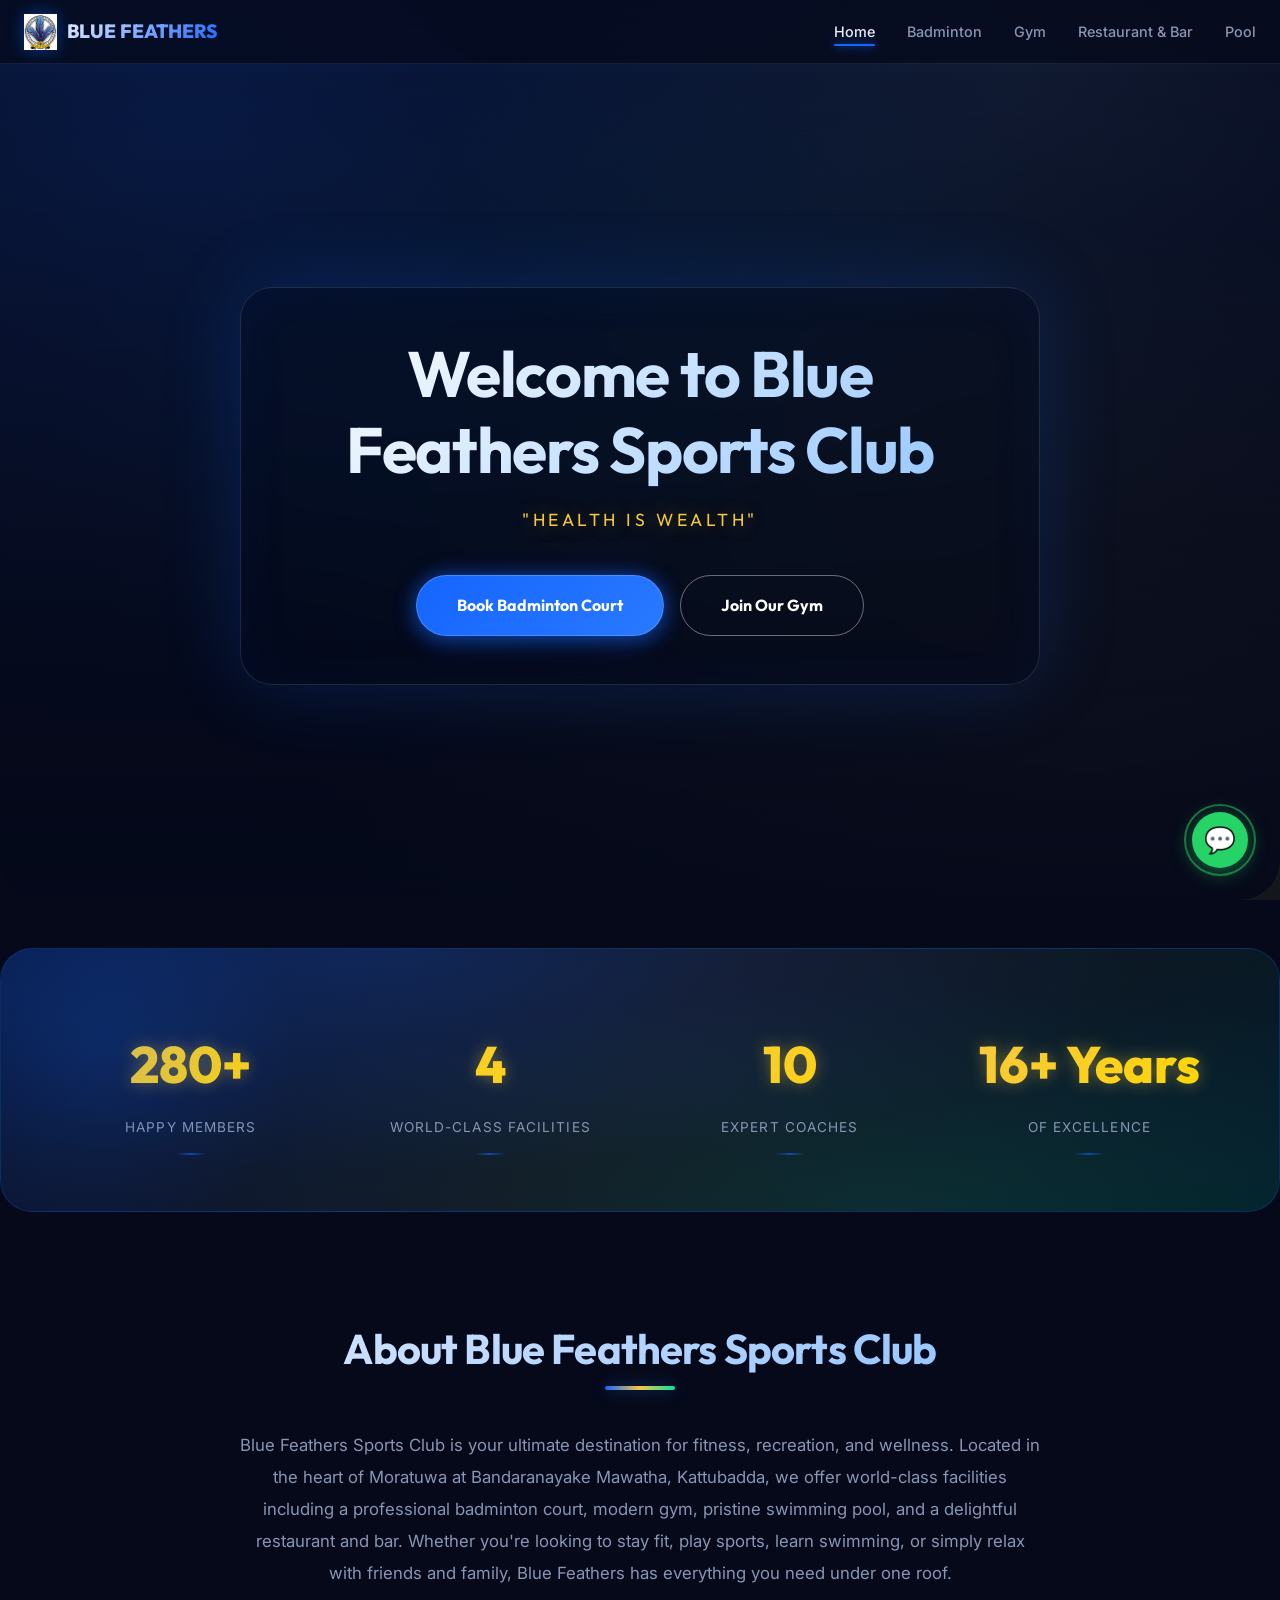
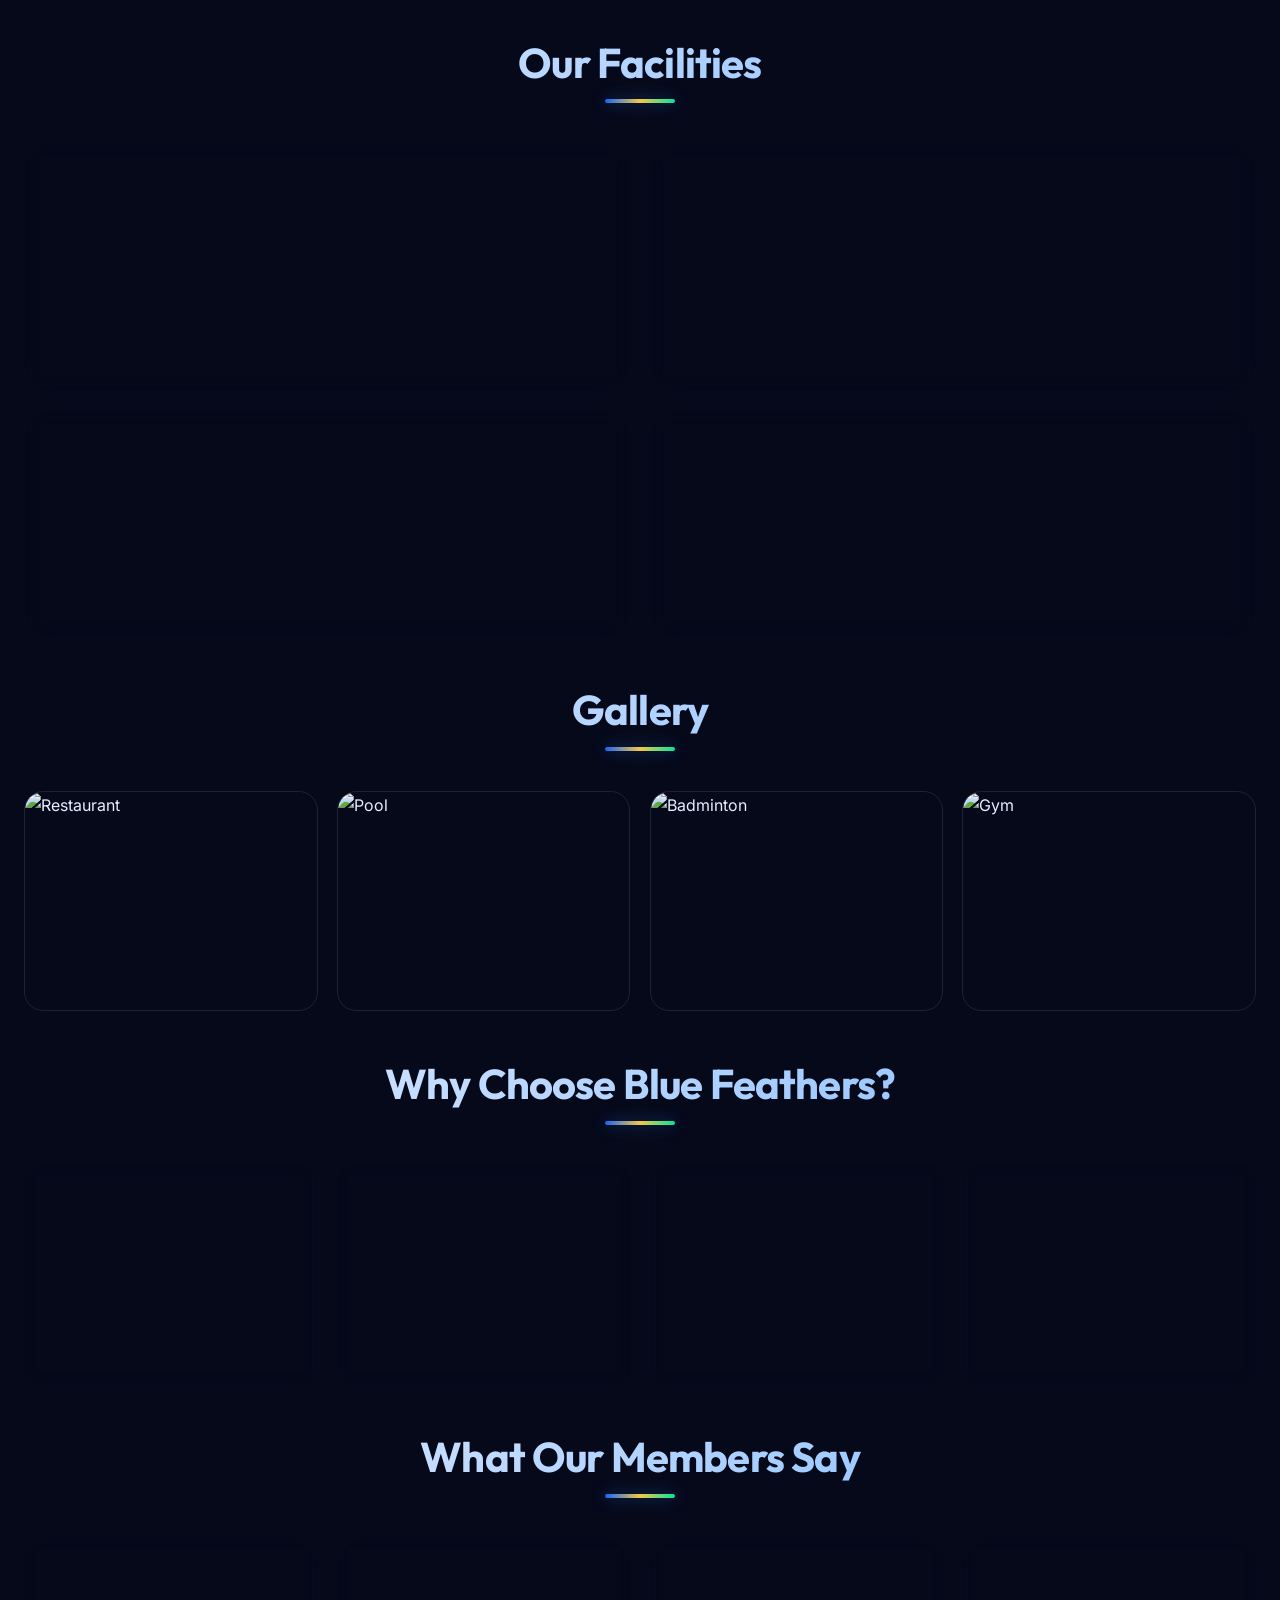
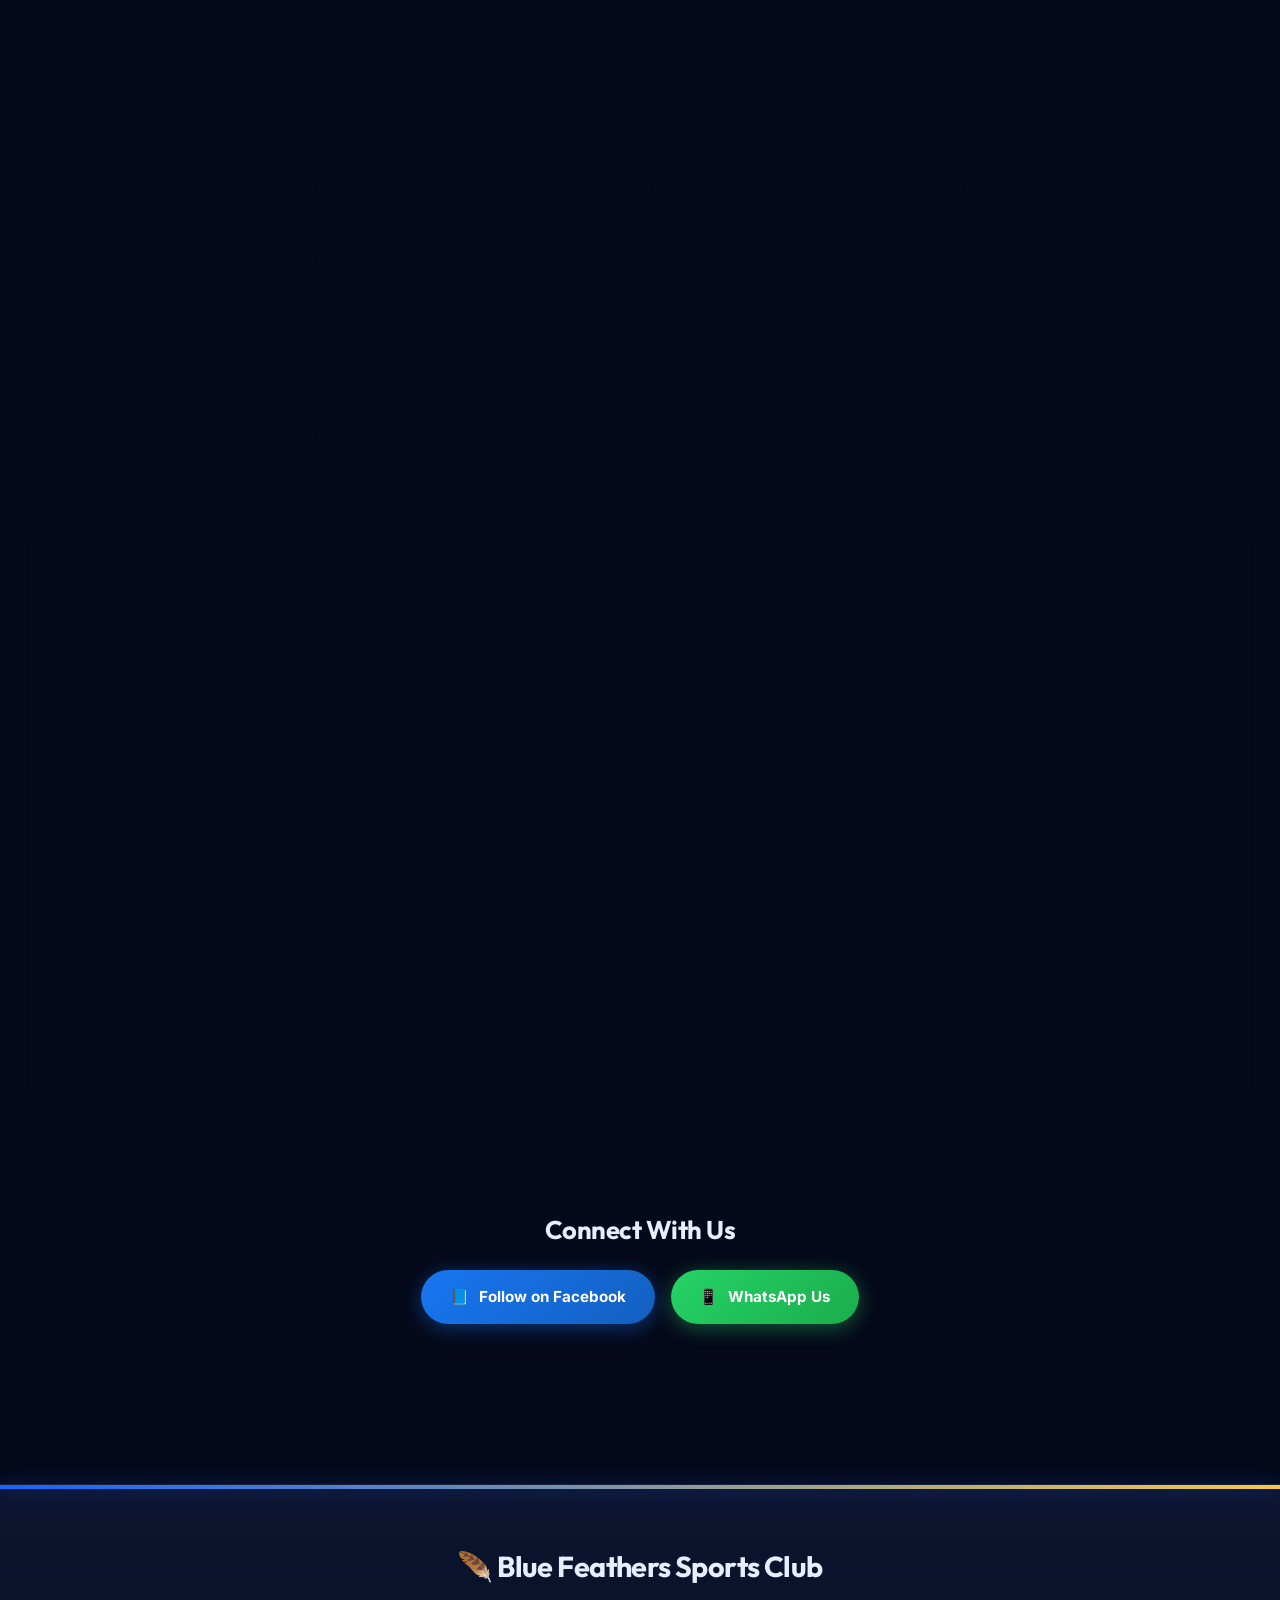
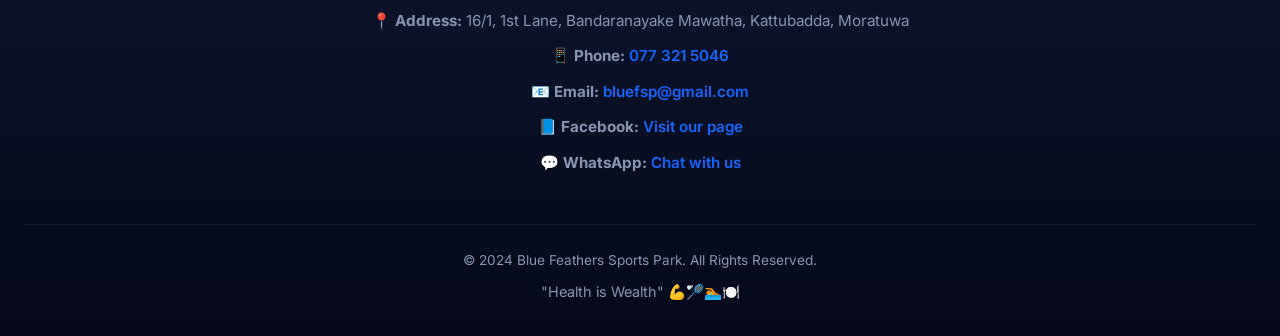
==== commit dfc18909: "Update price for badminton court to Rs. 1000 per hour" ====
--- a/index.html
+++ b/index.html
@@ -112,7 +112,7 @@
                     <div class="facility-card">
                         <div class="facility-icon">🏸</div>
                         <h3>Badminton Court</h3>
-                        <p>Professional-grade court with convenient online booking system. Rs. 800 per hour.</p>
+                        <p>Professional-grade court with convenient online booking system. Rs. 1000 per hour.</p>
                     </div>
                     <div class="facility-card">
                         <div class="facility-icon">💪</div>
--- a/style.css
+++ b/style.css
@@ -1435,6 +1435,7 @@
     text-align: center;
     transition: var(--trans);
     backdrop-filter: blur(8px);
+    cursor: pointer;
 }
 
 .coach-card:hover {
@@ -2182,6 +2183,7 @@
         min-width: 500px;
     }
 }
+
 /* ============================================
    VISUAL FLAIR ENHANCEMENTS  More Excitement
    ============================================ */
@@ -2190,41 +2192,48 @@
 .hero h1 {
     animation: heroGlow 4s ease-in-out infinite alternate;
 }
+
 @keyframes heroGlow {
-    from { filter: drop-shadow(0 0 20px rgba(21,101,255,0.3)); }
-    to   { filter: drop-shadow(0 0 50px rgba(21,101,255,0.7)); }
+    from {
+        filter: drop-shadow(0 0 20px rgba(21, 101, 255, 0.3));
+    }
+
+    to {
+        filter: drop-shadow(0 0 50px rgba(21, 101, 255, 0.7));
+    }
 }
 
 /* Neon scan-line effect on hero */
 .hero::after {
     background: linear-gradient(180deg,
-        rgba(5,9,26,0.1) 0%,
-        rgba(5,9,26,0.6) 60%,
-        rgba(5,9,26,0.92) 100%),
+            rgba(5, 9, 26, 0.1) 0%,
+            rgba(5, 9, 26, 0.6) 60%,
+            rgba(5, 9, 26, 0.92) 100%),
         repeating-linear-gradient(0deg,
             transparent,
             transparent 3px,
-            rgba(21,101,255,0.015) 3px,
-            rgba(21,101,255,0.015) 4px
-        );
+            rgba(21, 101, 255, 0.015) 3px,
+            rgba(21, 101, 255, 0.015) 4px);
 }
 
 /* Gradient border glow on facility cards */
 .facility-card {
     background: linear-gradient(var(--bg2), var(--bg2)) padding-box,
-                linear-gradient(135deg, rgba(21,101,255,0.3), rgba(245,200,66,0.15)) border-box;
+        linear-gradient(135deg, rgba(21, 101, 255, 0.3), rgba(245, 200, 66, 0.15)) border-box;
     border: 1px solid transparent;
 }
+
 .facility-card:hover {
     background: linear-gradient(var(--bg2), var(--bg2)) padding-box,
-                linear-gradient(135deg, rgba(21,101,255,0.8), rgba(245,200,66,0.5)) border-box;
-    box-shadow: 0 0 30px rgba(21,101,255,0.25), 0 20px 50px rgba(0,0,0,0.4);
+        linear-gradient(135deg, rgba(21, 101, 255, 0.8), rgba(245, 200, 66, 0.5)) border-box;
+    box-shadow: 0 0 30px rgba(21, 101, 255, 0.25), 0 20px 50px rgba(0, 0, 0, 0.4);
 }
 
 /* Pulsing dots decoration on section titles */
 .section-title {
     position: relative;
 }
+
 .section-title::before {
     content: '';
     position: absolute;
@@ -2236,9 +2245,19 @@
     opacity: 0.6;
     animation: dotPulse 2s ease-in-out infinite;
 }
+
 @keyframes dotPulse {
-    0%,100% { opacity: 0.3; transform: translateX(-50%) scale(1); }
-    50%      { opacity: 0.9; transform: translateX(-50%) scale(1.5); }
+
+    0%,
+    100% {
+        opacity: 0.3;
+        transform: translateX(-50%) scale(1);
+    }
+
+    50% {
+        opacity: 0.9;
+        transform: translateX(-50%) scale(1.5);
+    }
 }
 
 /* Animated gradient blob behind stats section */
@@ -2246,19 +2265,33 @@
     position: relative;
     overflow: hidden;
 }
+
 .stats-section::after {
     content: '';
     position: absolute;
-    top: -100px; left: -100px;
-    width: 400px; height: 400px;
-    background: radial-gradient(circle, rgba(21,101,255,0.15), transparent 70%);
+    top: -100px;
+    left: -100px;
+    width: 400px;
+    height: 400px;
+    background: radial-gradient(circle, rgba(21, 101, 255, 0.15), transparent 70%);
     animation: blobFloat 8s ease-in-out infinite;
     pointer-events: none;
 }
+
 @keyframes blobFloat {
-    0%,100% { transform: translate(0,0) scale(1); }
-    33%     { transform: translate(60px,30px) scale(1.1); }
-    66%     { transform: translate(-30px,60px) scale(0.95); }
+
+    0%,
+    100% {
+        transform: translate(0, 0) scale(1);
+    }
+
+    33% {
+        transform: translate(60px, 30px) scale(1.1);
+    }
+
+    66% {
+        transform: translate(-30px, 60px) scale(0.95);
+    }
 }
 
 /* Shimmer effect on price items */
@@ -2266,19 +2299,30 @@
     position: relative;
     display: inline-block;
 }
+
 .price-item strong::after {
     content: '';
     position: absolute;
-    top: 0; left: -100%;
+    top: 0;
+    left: -100%;
     width: 60%;
     height: 100%;
-    background: linear-gradient(90deg, transparent, rgba(245,200,66,0.3), transparent);
+    background: linear-gradient(90deg, transparent, rgba(245, 200, 66, 0.3), transparent);
     animation: shimmer 3s ease-in-out infinite;
 }
+
 @keyframes shimmer {
-    0%   { left: -100%; }
-    50%  { left: 150%; }
-    100% { left: 150%; }
+    0% {
+        left: -100%;
+    }
+
+    50% {
+        left: 150%;
+    }
+
+    100% {
+        left: 150%;
+    }
 }
 
 /* Neon underline on nav active link */
@@ -2289,14 +2333,14 @@
 
 /* Glowing bottom nav active icon */
 .mobile-bottom-nav a.active {
-    background: rgba(21,101,255,0.12);
+    background: rgba(21, 101, 255, 0.12);
     border-radius: 12px;
 }
 
 /* Animated gradient border on booking form */
 .booking-form {
     background: linear-gradient(var(--bg2), var(--bg2)) padding-box,
-                linear-gradient(180deg, rgba(21,101,255,0.4), rgba(245,200,66,0.2)) border-box;
+        linear-gradient(180deg, rgba(21, 101, 255, 0.4), rgba(245, 200, 66, 0.2)) border-box;
     border: 1px solid transparent;
 }
 
@@ -2304,23 +2348,23 @@
 .membership-card:hover,
 .why-card:hover,
 .coach-card:hover {
-    box-shadow: 0 20px 60px rgba(21,101,255,0.2), 0 0 0 1px rgba(21,101,255,0.3);
+    box-shadow: 0 20px 60px rgba(21, 101, 255, 0.2), 0 0 0 1px rgba(21, 101, 255, 0.3);
 }
 
 /* Glowing gallery item on hover */
 .gallery-item:hover {
-    box-shadow: 0 0 30px rgba(21,101,255,0.3);
-    border-color: rgba(21,101,255,0.5);
+    box-shadow: 0 0 30px rgba(21, 101, 255, 0.3);
+    border-color: rgba(21, 101, 255, 0.5);
 }
 
 /* Menu item slide glow */
 .menu-item:hover {
-    box-shadow: 4px 0 20px rgba(21,101,255,0.15);
+    box-shadow: 4px 0 20px rgba(21, 101, 255, 0.15);
 }
 
 /* Neon "Book Now" CTA pulse on badminton page */
 .btn:hover {
-    box-shadow: 0 0 30px rgba(21,101,255,0.6), 0 8px 25px rgba(21,101,255,0.3);
+    box-shadow: 0 0 30px rgba(21, 101, 255, 0.6), 0 8px 25px rgba(21, 101, 255, 0.3);
 }
 
 /* ============================================
@@ -2336,6 +2380,7 @@
     transition: opacity 0.3s, transform 0.4s;
     display: block;
 }
+
 .menu-category:hover .menu-category-banner {
     opacity: 1;
     transform: scale(1.02);
@@ -2343,5 +2388,7 @@
 
 /* Taller banner on wider screens */
 @media (min-width: 768px) {
-    .menu-category-banner { height: 160px; }
-}
+    .menu-category-banner {
+        height: 160px;
+    }
+}
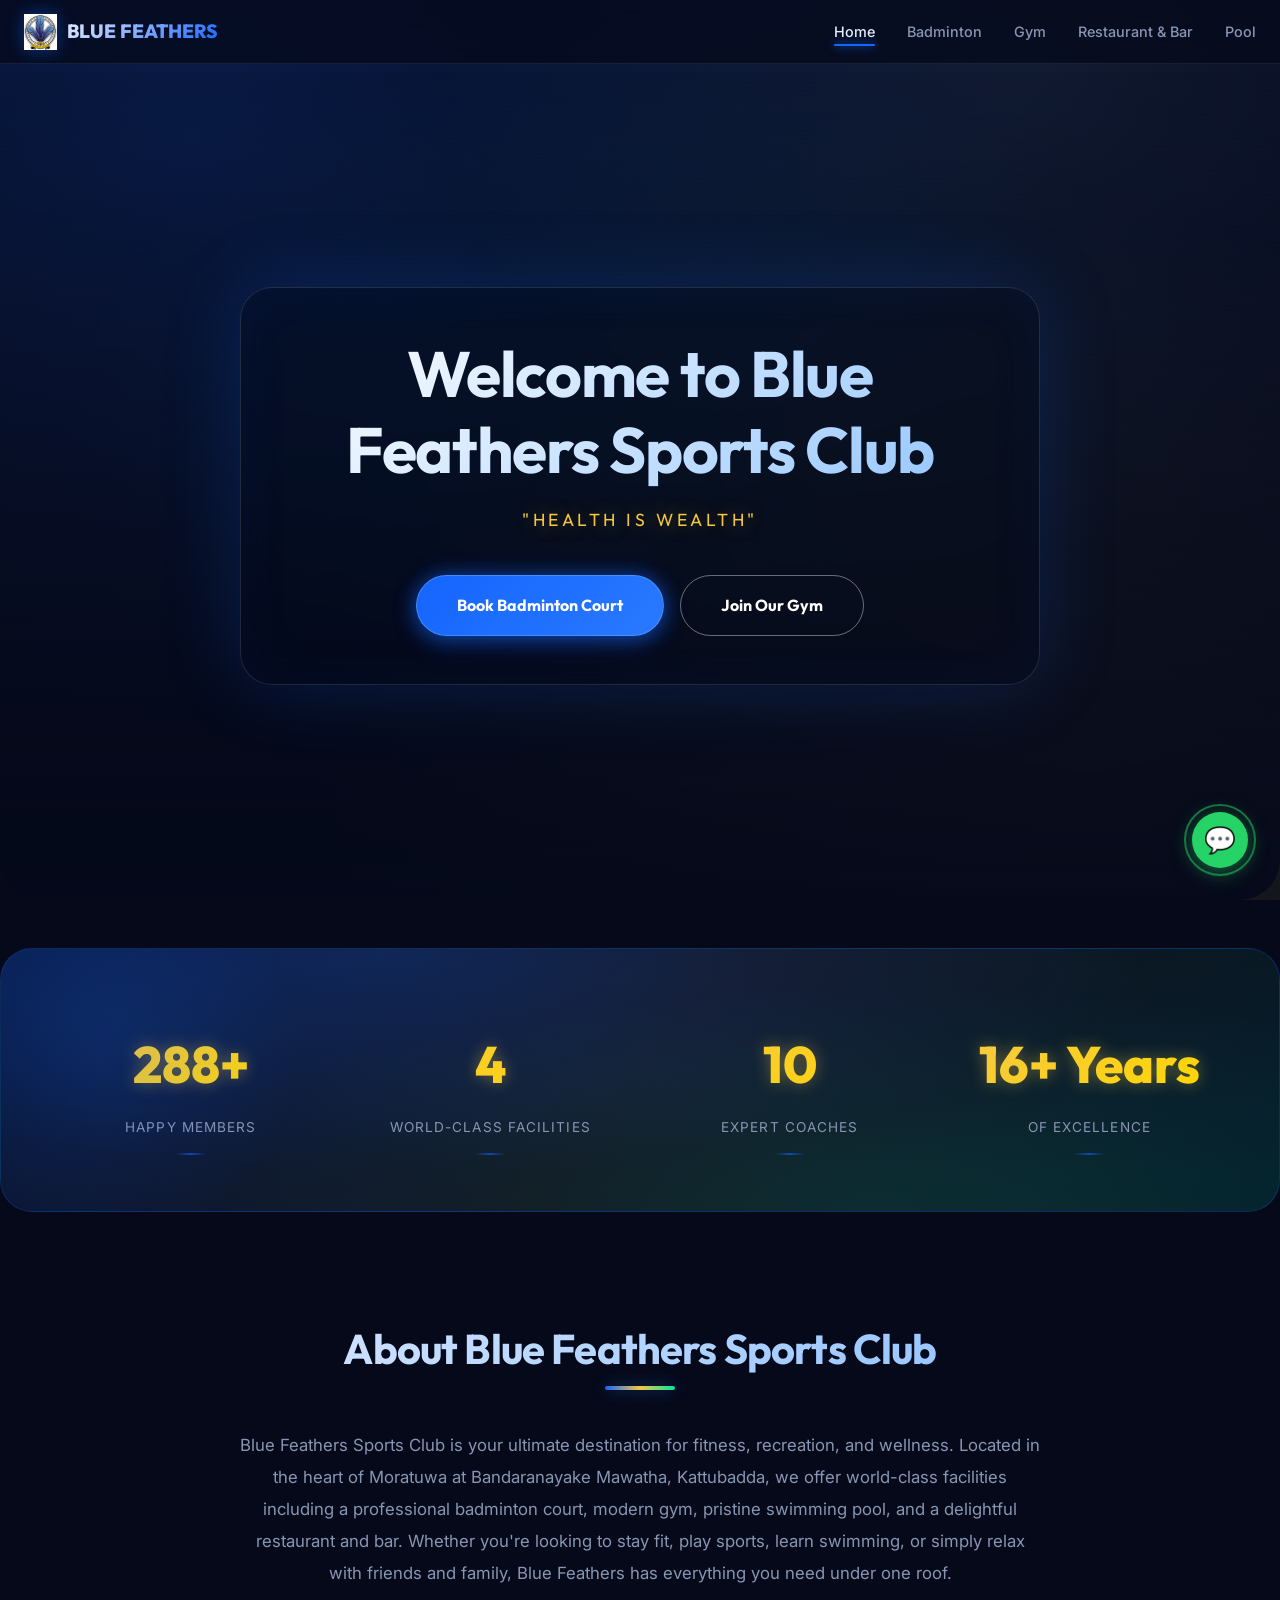
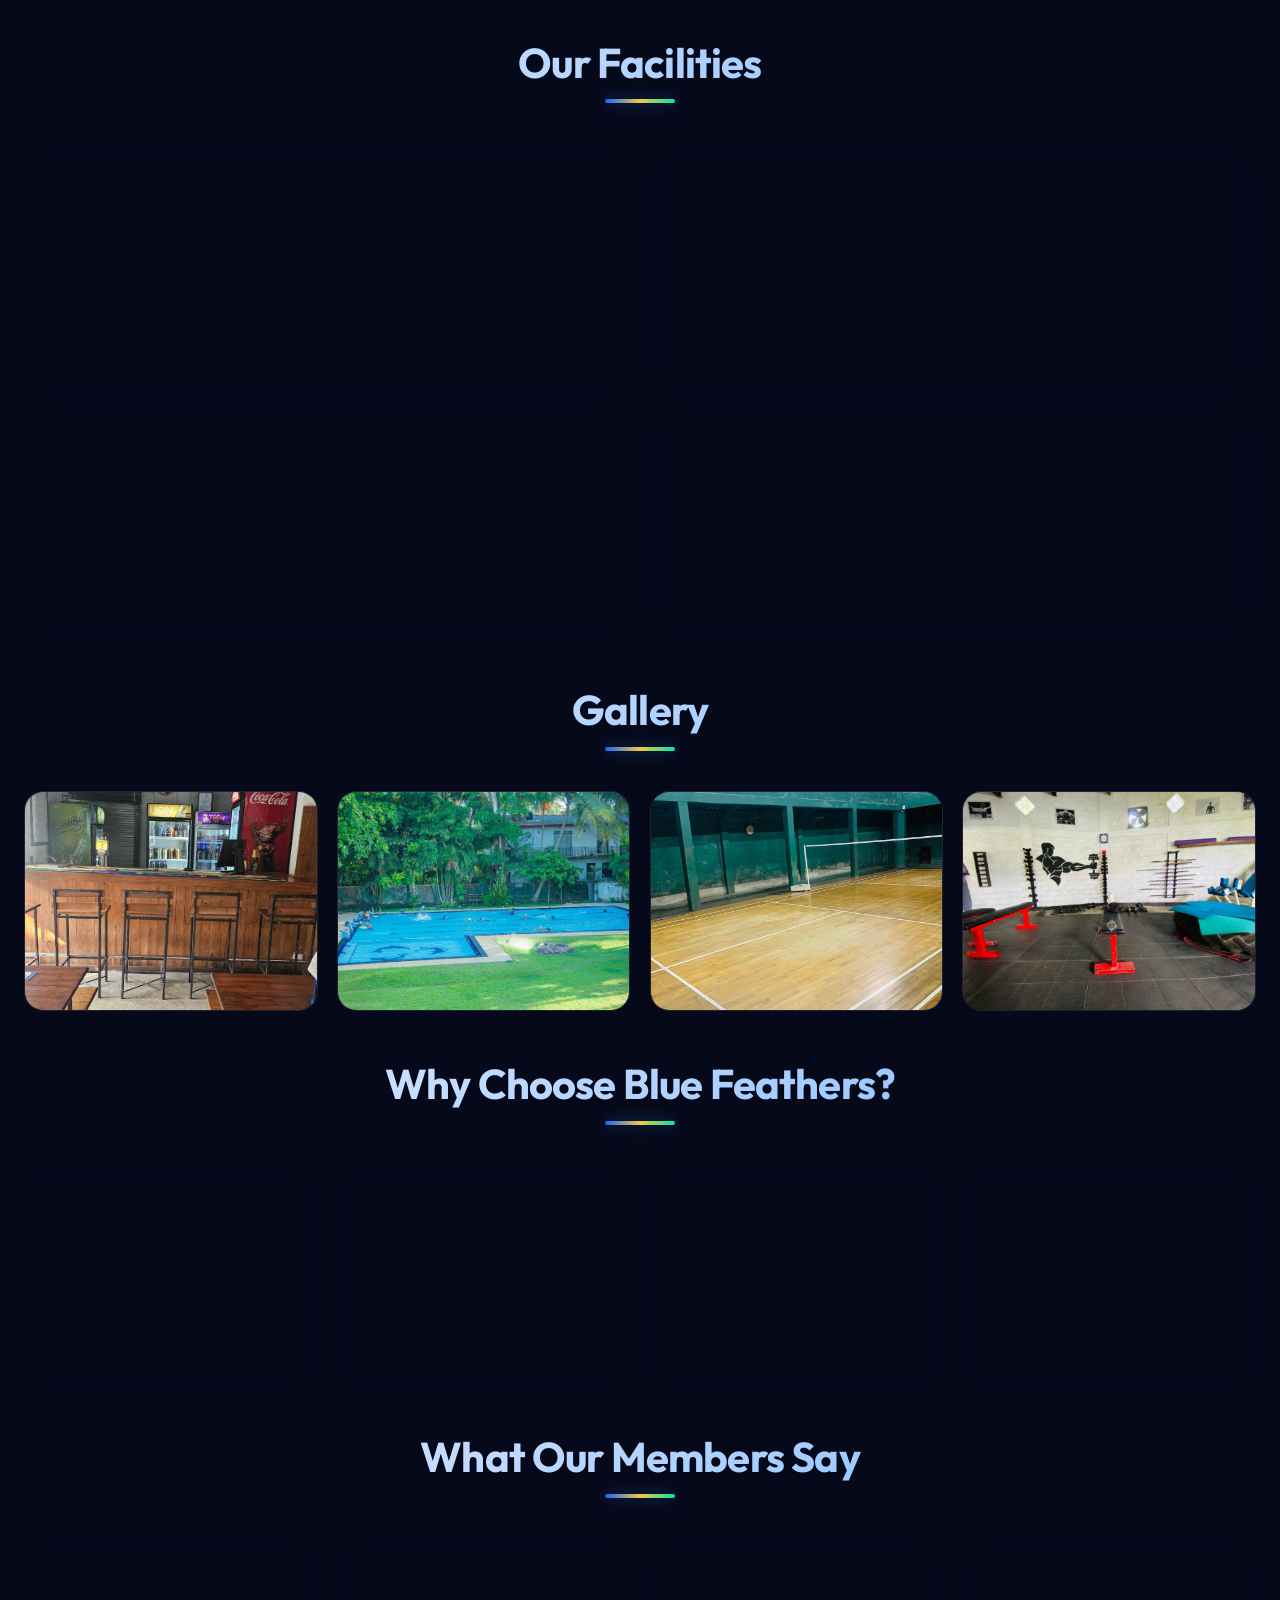
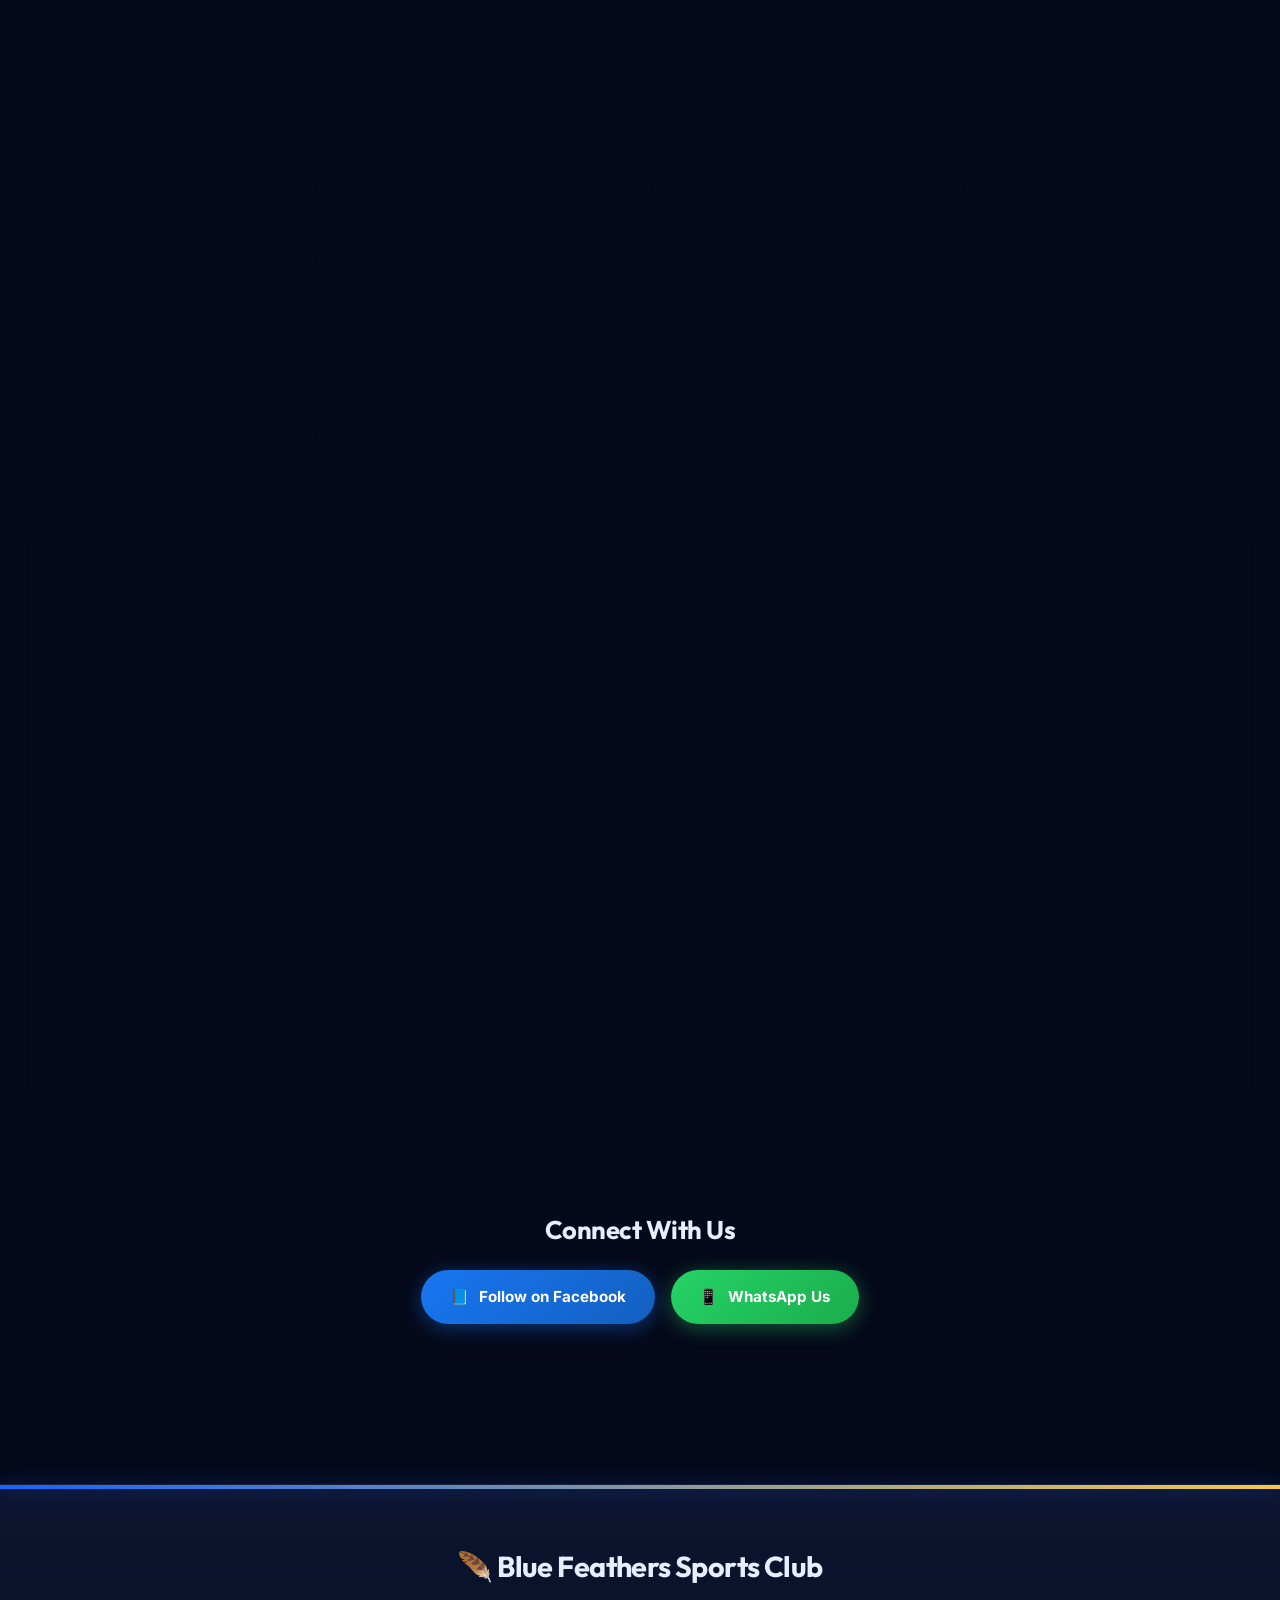
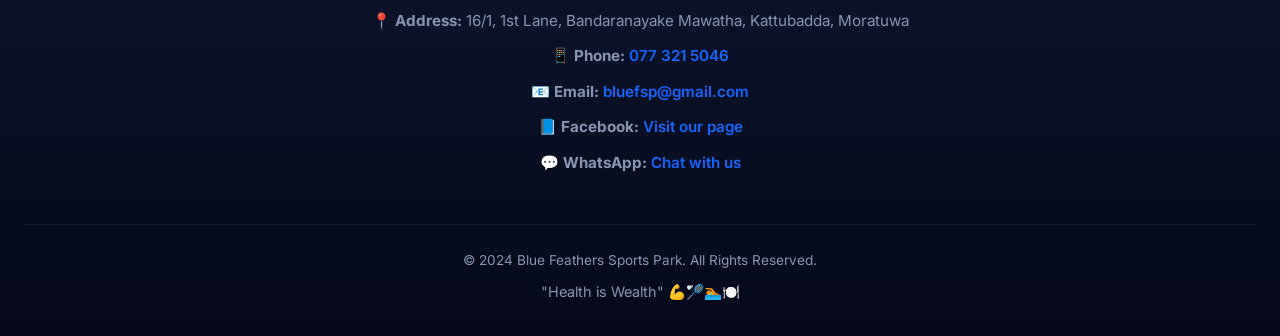
==== commit 83ed7dbf: "Update gallery section with actual images" ====
--- a/index.html
+++ b/index.html
@@ -134,25 +134,25 @@
                 <h2 class="section-title reveal" style="margin-top: 3rem;">Gallery</h2>
                 <div class="gallery reveal">
                     <div class="gallery-item">
-                        <img src="https://images.unsplash.com/photo-1555396273-367ea4eb4db5?w=600" alt="Restaurant">
+                        <img src="Restaurant & Bar.jpeg" alt="Restaurant">
                         <div class="gallery-overlay">
                             <h4>Restaurant & Bar</h4>
                         </div>
                     </div>
                     <div class="gallery-item">
-                        <img src="https://images.unsplash.com/photo-1576013551627-0cc20b96c2a7?w=600" alt="Pool">
+                        <img src="Swimming Pool.jpeg" alt="Pool">
                         <div class="gallery-overlay">
                             <h4>Swimming Pool</h4>
                         </div>
                     </div>
                     <div class="gallery-item">
-                        <img src="https://images.unsplash.com/photo-1626224583764-f87db24ac4ea?w=600" alt="Badminton">
+                        <img src="Badminton Court.jpeg" alt="Badminton">
                         <div class="gallery-overlay">
                             <h4>Badminton Court</h4>
                         </div>
                     </div>
                     <div class="gallery-item">
-                        <img src="https://images.unsplash.com/photo-1534438327276-14e5300c3a48?w=600" alt="Gym">
+                        <img src="Fitness Center.jpeg" alt="Gym">
                         <div class="gallery-overlay">
                             <h4>Fitness Center</h4>
                         </div>
@@ -275,4 +275,4 @@
     <script src="script.js"></script>
 </body>
 
-</html>
+</html>
